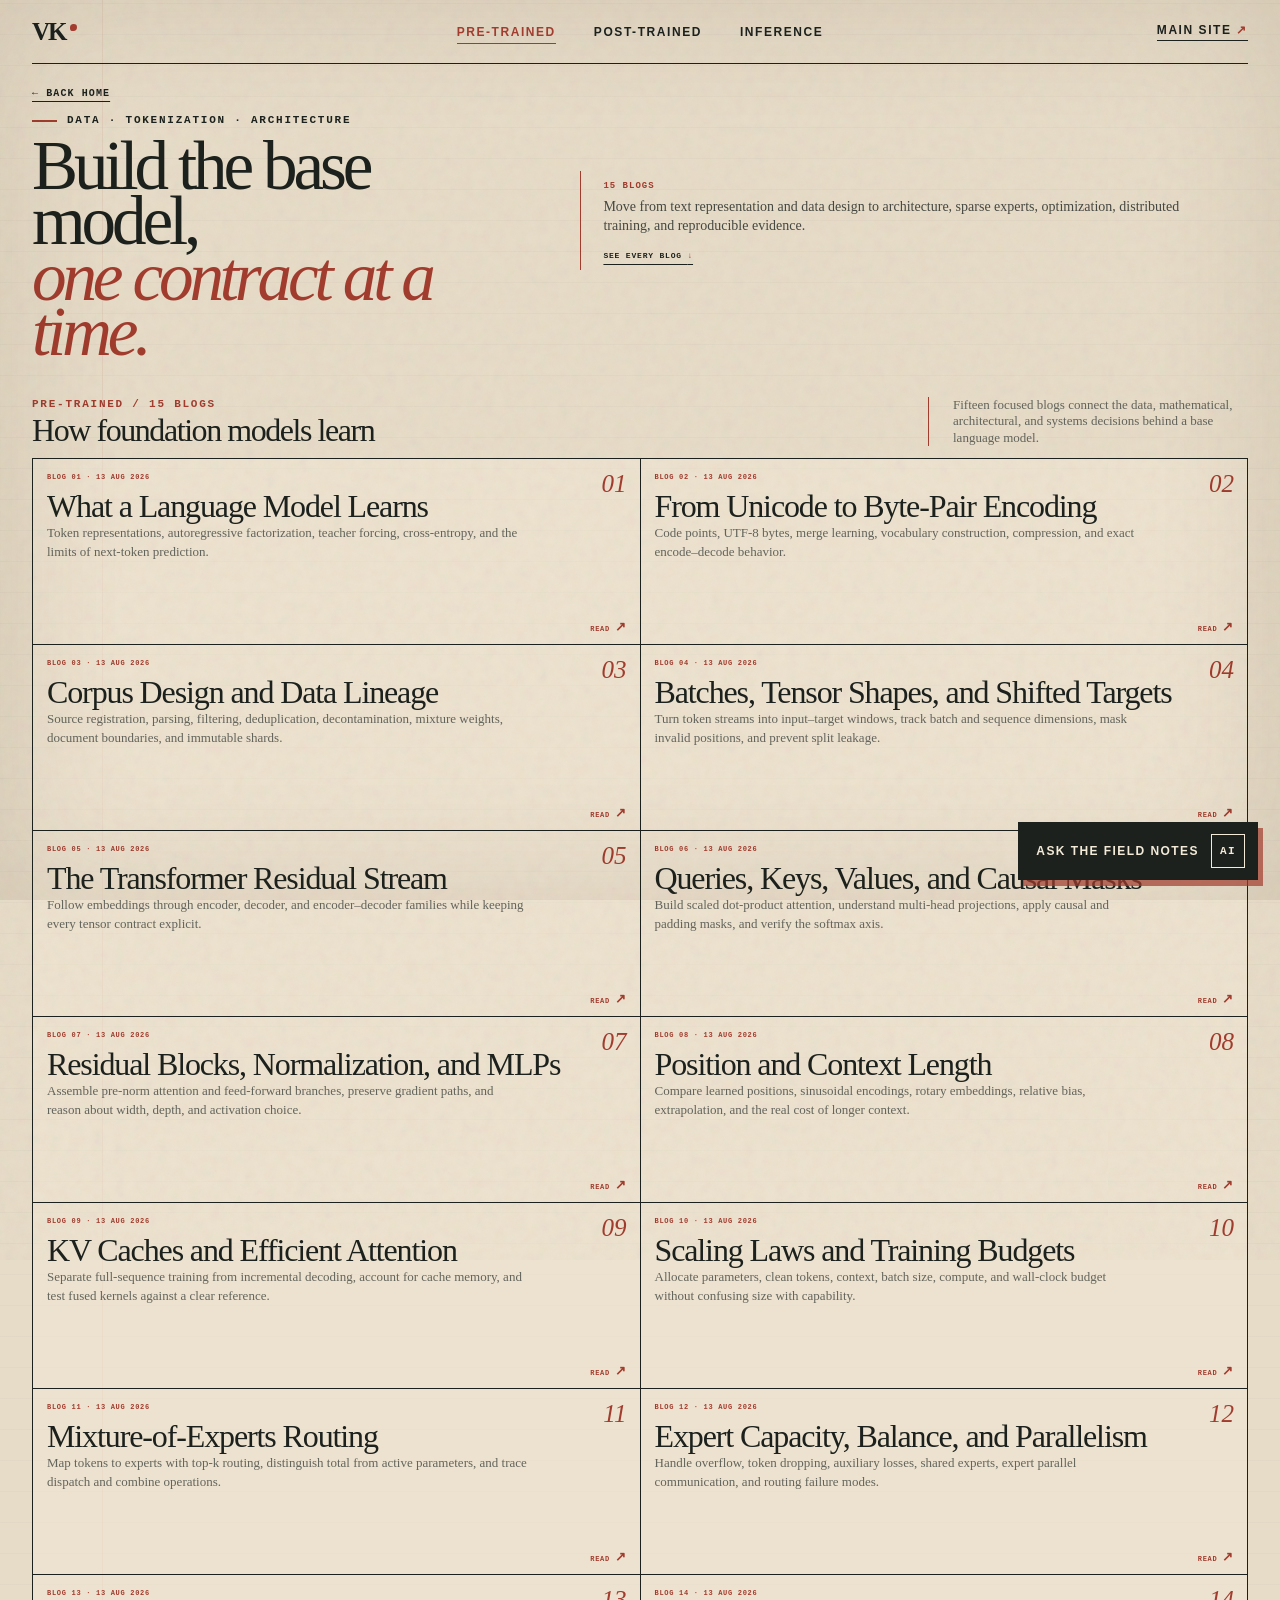
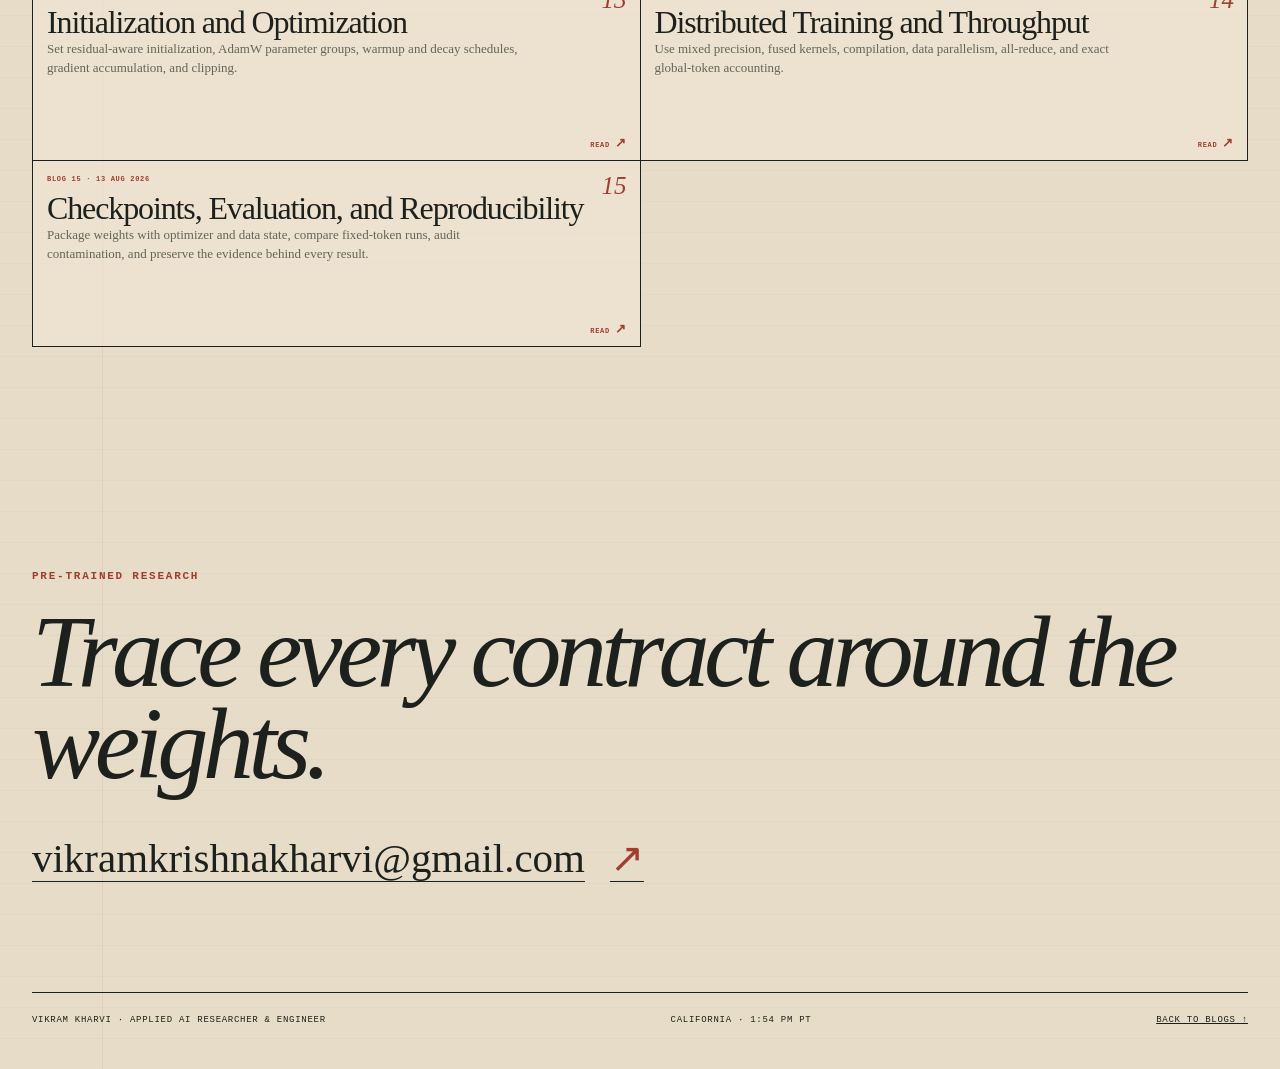
==== index.html @ c4e56cd4 "Rename research chapters to blogs" ====
<!doctype html>
<html lang="en">
<head>
  <meta charset="UTF-8">
  <meta name="viewport" content="width=device-width, initial-scale=1.0">
  <meta name="description" content="Fifteen research blogs on data, tokenization, Transformer architecture, scaling, sparse experts, optimization, distributed training, and reproducible language-model pre-training.">
  <meta name="robots" content="index, follow">
  <meta name="author" content="Vikram Kharvi">
  <link rel="canonical" href="https://pre-trained.artofcyberai.com/">
  <meta name="theme-color" content="#e7dcc8">
  <meta property="og:type" content="website">
  <meta property="og:site_name" content="Pre-trained — Art of Cyber AI">
  <meta property="og:locale" content="en_US">
  <meta property="og:title" content="Pre-training Language Models — Vikram Kharvi">
  <meta property="og:description" content="Fifteen research blogs on data, tokenization, Transformer architecture, scaling, sparse experts, optimization, distributed training, and reproducible language-model pre-training.">
  <meta property="og:url" content="https://pre-trained.artofcyberai.com/">
  <meta property="og:image" content="https://artofcyberai.com/og-image.png">
  <meta property="og:image:width" content="1200">
  <meta property="og:image:height" content="630">
  <meta property="og:image:alt" content="Vikram Kharvi's applied AI research">
  <meta name="twitter:card" content="summary_large_image">
  <meta name="twitter:title" content="Pre-training Language Models — Vikram Kharvi">
  <meta name="twitter:description" content="Fifteen research blogs on data, tokenization, Transformer architecture, scaling, sparse experts, optimization, distributed training, and reproducible language-model pre-training.">
  <meta name="twitter:image" content="https://artofcyberai.com/og-image.png">
  <link rel="alternate" type="application/atom+xml" title="Art of Cyber AI research feed" href="https://artofcyberai.com/feed.xml">
  <script type="application/ld+json">{"@context":"https://schema.org","@type":"Blog","@id":"https://pre-trained.artofcyberai.com/#blog","url":"https://pre-trained.artofcyberai.com/","name":"Pre-training Language Models — Vikram Kharvi","description":"Fifteen research blogs on data, tokenization, Transformer architecture, scaling, sparse experts, optimization, distributed training, and reproducible language-model pre-training.","inLanguage":"en","image":"https://artofcyberai.com/og-image.png","author":{"@type":"Person","name":"Vikram Kharvi","url":"https://artofcyberai.com/"}}</script>
  <title>Pre-training Language Models — Vikram Kharvi</title>
  <link rel="icon" href="favicon.svg" type="image/svg+xml">
  <link rel="stylesheet" href="styles.css?v=lifecycle2">
</head>
<body class="blog-page blog-index-page">
  <a class="skip-link" href="#chapters">Skip to blogs</a>
  <div class="scroll-progress" aria-hidden="true"><span></span></div>
  <div class="paper-grain" aria-hidden="true"></div>

  <nav class="site-nav" aria-label="Primary navigation">
    <a class="monogram" href="https://artofcyberai.com/" aria-label="Art of Cyber AI, home">VK<span class="ink-dot"></span></a>
    <div class="nav-links">
      <a href="https://pre-trained.artofcyberai.com/" aria-current="page">Pre-trained</a>
      <a href="https://trainrl.com/">Post-trained</a>
      <a href="https://inference.artofcyberai.com/">Inference</a>
    </div>
    <a class="nav-site" href="https://artofcyberai.com/">Main site <span aria-hidden="true">&nearr;</span></a>
  </nav>

  <header class="series-hero">
    <p class="margin-code" aria-hidden="true">PRE-TRAINED / 15 BLOGS</p>
    <div class="reveal is-visible">
      <a class="back-link" href="https://artofcyberai.com/">&larr; Back home</a>
      <p class="eyebrow"><span></span> Data &middot; tokenization &middot; architecture</p>
      <h1>Build the base model,<br><em>one contract at a time.</em></h1>
    </div>
    <div class="series-intro reveal is-visible">
      <p class="series-count">15 blogs</p>
      <p>Move from text representation and data design to architecture, sparse experts, optimization, distributed training, and reproducible evidence.</p>
      <a href="#chapters">See every blog <span>&darr;</span></a>
    </div>
  </header>

  <main id="chapters">
    <section class="title-board" aria-labelledby="chapters-title">
      <div class="title-board-heading reveal">
        <div>
          <p class="section-index">Pre-trained / 15 blogs</p>
          <h2 id="chapters-title">How foundation models learn</h2>
        </div>
        <p>Fifteen focused blogs connect the data, mathematical, architectural, and systems decisions behind a base language model.</p>
      </div>

      <ol class="title-list tech-title-list pretraining-chapter-list">
              <li class="title-item is-published reveal"><a href="tech-llm-system-map.html#objective"><div class="issue-number">01</div><div class="issue-copy"><div class="issue-meta"><span>Blog 01 · 13 Aug 2026</span><span>6 min read</span></div><h3>What a Language Model Learns</h3><p>Token representations, autoregressive factorization, teacher forcing, cross-entropy, and the limits of next-token prediction.</p></div><span class="issue-action">Read <b>↗</b></span></a></li>
              <li class="title-item is-published reveal"><a href="tech-tokenization-model-design.html#tokenizer"><div class="issue-number">02</div><div class="issue-copy"><div class="issue-meta"><span>Blog 02 · 13 Aug 2026</span><span>8 min read</span></div><h3>From Unicode to Byte-Pair Encoding</h3><p>Code points, UTF-8 bytes, merge learning, vocabulary construction, compression, and exact encode–decode behavior.</p></div><span class="issue-action">Read <b>↗</b></span></a></li>
              <li class="title-item is-published reveal"><a href="tech-tokenization-model-design.html#corpus"><div class="issue-number">03</div><div class="issue-copy"><div class="issue-meta"><span>Blog 03 · 13 Aug 2026</span><span>7 min read</span></div><h3>Corpus Design and Data Lineage</h3><p>Source registration, parsing, filtering, deduplication, decontamination, mixture weights, document boundaries, and immutable shards.</p></div><span class="issue-action">Read <b>↗</b></span></a></li>
              <li class="title-item is-published reveal"><a href="tech-tokenization-model-design.html#tensors"><div class="issue-number">04</div><div class="issue-copy"><div class="issue-meta"><span>Blog 04 · 13 Aug 2026</span><span>5 min read</span></div><h3>Batches, Tensor Shapes, and Shifted Targets</h3><p>Turn token streams into input–target windows, track batch and sequence dimensions, mask invalid positions, and prevent split leakage.</p></div><span class="issue-action">Read <b>↗</b></span></a></li>
              <li class="title-item is-published reveal"><a href="tech-transformer-architecture.html#stream"><div class="issue-number">05</div><div class="issue-copy"><div class="issue-meta"><span>Blog 05 · 13 Aug 2026</span><span>5 min read</span></div><h3>The Transformer Residual Stream</h3><p>Follow embeddings through encoder, decoder, and encoder–decoder families while keeping every tensor contract explicit.</p></div><span class="issue-action">Read <b>↗</b></span></a></li>
              <li class="title-item is-published reveal"><a href="tech-transformer-architecture.html#attention"><div class="issue-number">06</div><div class="issue-copy"><div class="issue-meta"><span>Blog 06 · 13 Aug 2026</span><span>7 min read</span></div><h3>Queries, Keys, Values, and Causal Masks</h3><p>Build scaled dot-product attention, understand multi-head projections, apply causal and padding masks, and verify the softmax axis.</p></div><span class="issue-action">Read <b>↗</b></span></a></li>
              <li class="title-item is-published reveal"><a href="tech-transformer-architecture.html#block"><div class="issue-number">07</div><div class="issue-copy"><div class="issue-meta"><span>Blog 07 · 13 Aug 2026</span><span>6 min read</span></div><h3>Residual Blocks, Normalization, and MLPs</h3><p>Assemble pre-norm attention and feed-forward branches, preserve gradient paths, and reason about width, depth, and activation choice.</p></div><span class="issue-action">Read <b>↗</b></span></a></li>
              <li class="title-item is-published reveal"><a href="tech-transformer-architecture.html#position"><div class="issue-number">08</div><div class="issue-copy"><div class="issue-meta"><span>Blog 08 · 13 Aug 2026</span><span>6 min read</span></div><h3>Position and Context Length</h3><p>Compare learned positions, sinusoidal encodings, rotary embeddings, relative bias, extrapolation, and the real cost of longer context.</p></div><span class="issue-action">Read <b>↗</b></span></a></li>
              <li class="title-item is-published reveal"><a href="tech-transformer-architecture.html#cache"><div class="issue-number">09</div><div class="issue-copy"><div class="issue-meta"><span>Blog 09 · 13 Aug 2026</span><span>6 min read</span></div><h3>KV Caches and Efficient Attention</h3><p>Separate full-sequence training from incremental decoding, account for cache memory, and test fused kernels against a clear reference.</p></div><span class="issue-action">Read <b>↗</b></span></a></li>
              <li class="title-item is-published reveal"><a href="tech-llm-system-map.html#scale"><div class="issue-number">10</div><div class="issue-copy"><div class="issue-meta"><span>Blog 10 · 13 Aug 2026</span><span>6 min read</span></div><h3>Scaling Laws and Training Budgets</h3><p>Allocate parameters, clean tokens, context, batch size, compute, and wall-clock budget without confusing size with capability.</p></div><span class="issue-action">Read <b>↗</b></span></a></li>
              <li class="title-item is-published reveal"><a href="tech-mixture-of-experts.html#router"><div class="issue-number">11</div><div class="issue-copy"><div class="issue-meta"><span>Blog 11 · 13 Aug 2026</span><span>6 min read</span></div><h3>Mixture-of-Experts Routing</h3><p>Map tokens to experts with top-k routing, distinguish total from active parameters, and trace dispatch and combine operations.</p></div><span class="issue-action">Read <b>↗</b></span></a></li>
              <li class="title-item is-published reveal"><a href="tech-mixture-of-experts.html#capacity"><div class="issue-number">12</div><div class="issue-copy"><div class="issue-meta"><span>Blog 12 · 13 Aug 2026</span><span>8 min read</span></div><h3>Expert Capacity, Balance, and Parallelism</h3><p>Handle overflow, token dropping, auxiliary losses, shared experts, expert parallel communication, and routing failure modes.</p></div><span class="issue-action">Read <b>↗</b></span></a></li>
              <li class="title-item is-published reveal"><a href="tech-tokenization-model-design.html#training"><div class="issue-number">13</div><div class="issue-copy"><div class="issue-meta"><span>Blog 13 · 13 Aug 2026</span><span>7 min read</span></div><h3>Initialization and Optimization</h3><p>Set residual-aware initialization, AdamW parameter groups, warmup and decay schedules, gradient accumulation, and clipping.</p></div><span class="issue-action">Read <b>↗</b></span></a></li>
              <li class="title-item is-published reveal"><a href="tech-tokenization-model-design.html#performance"><div class="issue-number">14</div><div class="issue-copy"><div class="issue-meta"><span>Blog 14 · 13 Aug 2026</span><span>8 min read</span></div><h3>Distributed Training and Throughput</h3><p>Use mixed precision, fused kernels, compilation, data parallelism, all-reduce, and exact global-token accounting.</p></div><span class="issue-action">Read <b>↗</b></span></a></li>
              <li class="title-item is-published reveal"><a href="tech-tokenization-model-design.html#evidence"><div class="issue-number">15</div><div class="issue-copy"><div class="issue-meta"><span>Blog 15 · 13 Aug 2026</span><span>7 min read</span></div><h3>Checkpoints, Evaluation, and Reproducibility</h3><p>Package weights with optimizer and data state, compare fixed-token runs, audit contamination, and preserve the evidence behind every result.</p></div><span class="issue-action">Read <b>↗</b></span></a></li>
            </ol>
    </section>
  </main>

  <footer>
    <div class="footer-main">
      <p class="section-index">Pre-trained research</p>
      <h2>Trace every contract around the weights.</h2>
      <a class="footer-email" href="mailto:vikramkrishnakharvi@gmail.com">vikramkrishnakharvi@gmail.com <span>&nearr;</span></a>
    </div>
    <div class="footer-bottom">
      <p>Vikram Kharvi &middot; Applied AI Researcher &amp; Engineer</p>
      <p>California &middot; <span id="local-time">Pacific time</span></p>
      <a href="#chapters">Back to blogs &uarr;</a>
    </div>
  </footer>

  <script src="script.js?v=lifecycle2"></script>
</body>
</html>
---- styles.css ----
:root {
  --paper: #e7dcc8;
  --paper-light: #f4ead8;
  --paper-deep: #cdbb9f;
  --ink: #1c211d;
  --muted: #63645c;
  --red: #a23c2e;
  --rust: #b45635;
  --green: #31594b;
  --line: rgba(28, 33, 29, 0.22);
  --sans: "Arial Narrow", "Aptos Narrow", "Helvetica Neue", Arial, sans-serif;
  --serif: "Iowan Old Style", "Palatino Linotype", Palatino, Baskerville, Georgia, serif;
  --mono: "Cascadia Mono", "SFMono-Regular", Consolas, monospace;
  --page: min(1240px, calc(100vw - 64px));
}

* { box-sizing: border-box; }
html { scroll-behavior: smooth; }
body {
  margin: 0;
  color: var(--ink);
  background:
    linear-gradient(90deg, transparent 0 8%, rgba(162, 60, 46, 0.08) 8% calc(8% + 1px), transparent calc(8% + 1px)),
    repeating-linear-gradient(0deg, rgba(28, 33, 29, 0.025) 0 1px, transparent 1px 31px),
    var(--paper);
  font-family: var(--sans);
  overflow-x: hidden;
  -webkit-font-smoothing: antialiased;
}

body::before {
  content: "";
  position: fixed;
  inset: 0;
  pointer-events: none;
  z-index: 30;
  box-shadow: inset 0 0 130px rgba(73, 55, 32, 0.12);
}

::selection { background: var(--red); color: var(--paper-light); }
a { color: inherit; }

.paper-grain {
  position: fixed;
  inset: -40%;
  z-index: 29;
  pointer-events: none;
  opacity: 0.22;
  background-image: url("data:image/svg+xml,%3Csvg viewBox='0 0 180 180' xmlns='http://www.w3.org/2000/svg'%3E%3Cfilter id='n'%3E%3CfeTurbulence type='fractalNoise' baseFrequency='.83' numOctaves='4' stitchTiles='stitch'/%3E%3C/filter%3E%3Crect width='100%25' height='100%25' filter='url(%23n)' opacity='.30'/%3E%3C/svg%3E");
  animation: grain 0.22s steps(2) infinite;
  mix-blend-mode: multiply;
}

@keyframes grain {
  0% { transform: translate3d(0, 0, 0); }
  25% { transform: translate3d(2%, -1%, 0); }
  50% { transform: translate3d(-1%, 2%, 0); }
  75% { transform: translate3d(1%, 1%, 0); }
  100% { transform: translate3d(-2%, -1%, 0); }
}

.skip-link {
  position: fixed;
  left: 16px;
  top: -60px;
  z-index: 100;
  padding: 12px 18px;
  background: var(--ink);
  color: var(--paper-light);
  transition: top 0.2s ease;
}
.skip-link:focus { top: 16px; }

.scroll-progress {
  position: fixed;
  top: 0;
  left: 0;
  right: 0;
  height: 3px;
  z-index: 90;
}
.scroll-progress span { display: block; width: 100%; height: 100%; background: var(--red); transform: scaleX(0); transform-origin: left; }

.site-nav {
  width: var(--page);
  height: 78px;
  margin: 0 auto;
  display: grid;
  grid-template-columns: 1fr auto 1fr;
  align-items: center;
  border-bottom: 1px solid var(--ink);
  position: relative;
  z-index: 40;
}
.monogram {
  justify-self: start;
  font-family: var(--serif);
  font-size: 25px;
  font-weight: 700;
  text-decoration: none;
  letter-spacing: -0.08em;
  position: relative;
}
.ink-dot {
  position: absolute;
  width: 7px;
  height: 7px;
  right: -11px;
  top: 6px;
  border-radius: 50% 46% 52% 41%;
  background: var(--red);
}
.nav-links { display: flex; gap: 38px; }
.nav-links a, .nav-resume, .nav-site {
  font-size: 12px;
  text-transform: uppercase;
  letter-spacing: 0.13em;
  font-weight: 700;
  text-decoration: none;
}
.nav-links a { position: relative; }
.nav-links a::after {
  content: "";
  position: absolute;
  left: 0;
  right: 100%;
  bottom: -5px;
  border-bottom: 1px solid var(--red);
  transition: right 0.3s ease;
}
.nav-links a:hover::after, .nav-links a:focus-visible::after { right: 0; }
.nav-links a[aria-current="page"] { color: var(--red); }
.nav-links a[aria-current="page"]::after { right: 0; }
.nav-resume { justify-self: end; border-bottom: 1px solid var(--ink); padding-bottom: 3px; }
.nav-resume span { color: var(--red); }
.nav-site { justify-self: end; border-bottom: 1px solid var(--ink); padding-bottom: 3px; }
.nav-site span { color: var(--red); }

.hero {
  width: var(--page);
  min-height: calc(100vh - 78px);
  margin: 0 auto;
  position: relative;
  display: grid;
  grid-template-columns: minmax(0, 1.05fr) minmax(400px, 0.95fr);
  grid-template-rows: 1fr auto;
  gap: 34px 74px;
  align-items: center;
  padding: 62px 0 52px;
}
.margin-code {
  position: absolute;
  left: -55px;
  top: 50%;
  margin: 0;
  writing-mode: vertical-rl;
  transform: rotate(180deg);
  font: 10px var(--mono);
  letter-spacing: 0.18em;
  color: var(--muted);
}
.eyebrow, .section-index {
  margin: 0 0 24px;
  font: 700 11px/1 var(--mono);
  text-transform: uppercase;
  letter-spacing: 0.16em;
  color: var(--red);
}
.eyebrow { display: flex; align-items: center; gap: 10px; color: var(--ink); }
.eyebrow span { width: 25px; height: 2px; background: var(--red); }
.hero h1 {
  max-width: 760px;
  margin: 0;
  font: 400 clamp(54px, 5.9vw, 94px)/0.93 var(--serif);
  letter-spacing: -0.052em;
}
.hero h1 em { color: var(--red); font-weight: 400; }
.hero-deck {
  max-width: 650px;
  margin: 30px 0 0;
  font: 400 clamp(17px, 1.45vw, 21px)/1.52 var(--serif);
  color: #41443e;
}
.hero-actions { display: flex; gap: 27px; align-items: center; margin-top: 34px; }
.current-work {
  max-width: 650px;
  margin-top: 26px;
  padding: 15px 18px;
  display: grid;
  grid-template-columns: auto 1fr auto;
  gap: 14px;
  align-items: center;
  border: 1px solid var(--line);
  background: rgba(244, 234, 216, 0.44);
  text-decoration: none;
  transition: background 0.25s ease, transform 0.25s ease;
}
.current-work:hover { background: var(--paper-light); transform: translateX(4px); }
.current-work > span { display: flex; align-items: center; gap: 7px; color: var(--red); font: 700 9px var(--mono); text-transform: uppercase; letter-spacing: 0.09em; white-space: nowrap; }
.current-work i, .currently-card i { width: 7px; height: 7px; display: inline-block; background: var(--red); border-radius: 50%; animation: pulseDot 1.8s ease-in-out infinite; }
.current-work strong { font: 400 14px/1.35 var(--serif); }
.current-work b { color: var(--red); }
@keyframes pulseDot { 0%,100% { box-shadow: 0 0 0 0 rgba(162,60,46,.25); } 50% { box-shadow: 0 0 0 6px rgba(162,60,46,0); } }
.button {
  min-height: 50px;
  padding: 0 20px;
  display: inline-flex;
  align-items: center;
  gap: 22px;
  text-decoration: none;
  font-size: 12px;
  text-transform: uppercase;
  letter-spacing: 0.11em;
  font-weight: 700;
  transition: transform 0.25s ease, background 0.25s ease;
}
.button-primary { background: var(--ink); color: var(--paper-light); }
.button-primary:hover { transform: translateY(-3px) rotate(-0.5deg); background: var(--red); }
.text-link { font-size: 13px; font-weight: 700; text-underline-offset: 5px; }
.text-link span { color: var(--red); }

.hero-visual { position: relative; transform: translateY(var(--parallax-y, 0)); will-change: transform; }
.diagram-paper {
  width: min(100%, 540px);
  margin-left: auto;
  padding: 22px 22px 15px;
  position: relative;
  background:
    repeating-linear-gradient(0deg, transparent 0 23px, rgba(49, 89, 75, 0.12) 23px 24px),
    #f2ead9;
  box-shadow: 3px 5px 0 rgba(28,33,29,0.18), 16px 20px 34px rgba(52,40,24,0.14);
  transform: rotate(1.7deg);
}
.diagram-paper::after {
  content: "";
  position: absolute;
  inset: 0;
  border: 1px solid rgba(28,33,29,0.38);
  transform: rotate(-0.6deg);
  pointer-events: none;
}
.diagram-label { margin: 0; font: 700 10px var(--mono); letter-spacing: 0.12em; }
.diagram-paper svg { width: 100%; color: var(--ink); overflow: visible; }
.diagram-paper circle, .orbit, .arrow-path, .scribble { fill: none; stroke: currentColor; stroke-width: 2; vector-effect: non-scaling-stroke; }
.diagram-paper .orbit { opacity: 0.22; stroke-dasharray: 7 5; }
.diagram-paper .orbit-two { stroke: var(--red); stroke-dasharray: 2 5; }
.arrow-path { stroke-width: 1.3; }
.scribble { stroke: var(--red); stroke-width: 3; }
.diagram-paper text { font: 700 10px var(--mono); letter-spacing: 0.04em; }
.diagram-paper .center-text { font-size: 12px; fill: var(--red); }
.diagram-note { margin: -20px 0 0 auto; width: max-content; font: italic 15px/1.2 var(--serif); color: var(--red); transform: rotate(-4deg); }
.tape { position: absolute; width: 112px; height: 28px; background: rgba(199, 180, 137, 0.52); z-index: 2; backdrop-filter: blur(1px); }
.tape-top { right: 19%; top: -11px; transform: rotate(-4deg); }
.tape-bottom { left: 13%; bottom: -9px; transform: rotate(4deg); }

.hero-metrics { grid-column: 1 / -1; display: flex; gap: 0; border-top: 1px solid var(--ink); border-bottom: 1px solid var(--ink); }
.hero-metrics div { flex: 0 1 220px; display: flex; gap: 12px; align-items: center; padding: 15px 26px 15px 0; margin-right: 26px; border-right: 1px solid var(--line); }
.hero-metrics strong { font: italic 34px/1 var(--serif); color: var(--red); }
.hero-metrics span { font: 700 10px/1.25 var(--mono); text-transform: uppercase; letter-spacing: 0.08em; }
.scroll-cue { position: absolute; right: 0; bottom: 5px; display: flex; gap: 10px; align-items: center; text-decoration: none; font: 10px var(--mono); text-transform: uppercase; letter-spacing: 0.1em; }
.scroll-cue i { display: block; width: 1px; height: 34px; background: var(--ink); animation: scrollCue 1.8s ease-in-out infinite; transform-origin: top; }
@keyframes scrollCue { 0%,100% { transform: scaleY(0.25); } 50% { transform: scaleY(1); } }

main { overflow: clip; }
.manifesto {
  margin-top: 100px;
  min-height: 720px;
  padding: 130px max(32px, calc((100vw - 1240px)/2));
  position: relative;
  display: grid;
  grid-template-columns: 180px 1fr 180px;
  gap: 45px;
  align-items: center;
  background: var(--ink);
  color: var(--paper-light);
  transform: rotate(-1deg) scale(1.03);
}
.manifesto > * { transform: rotate(1deg); }
.manifesto .section-index { align-self: start; margin-top: 55px; }
.manifesto-copy { max-width: 760px; }
.quote-mark { width: 60px; fill: var(--red); margin-bottom: 22px; }
.manifesto h2 { margin: 0; font: italic 400 clamp(48px, 6vw, 90px)/0.98 var(--serif); letter-spacing: -0.04em; }
.manifesto-copy p { max-width: 650px; margin: 38px 0 0 80px; font: 18px/1.55 var(--serif); color: #c8c2b6; }
.side-note { align-self: end; margin-bottom: 60px; font: italic 17px/1.4 var(--serif); color: #c8c2b6; transform: rotate(5deg); }
.side-note span { color: var(--red); }

.notes, .work { width: var(--page); margin: 0 auto; padding: 150px 0; }
.section-heading { display: grid; grid-template-columns: 1fr 380px; gap: 70px; align-items: end; margin-bottom: 75px; }
.section-heading h2, .work-intro h2, .about h2 { margin: 0; font: 400 clamp(48px, 5.2vw, 76px)/0.98 var(--serif); letter-spacing: -0.042em; }
.section-heading > p { margin: 0; padding-left: 24px; border-left: 1px solid var(--red); font: 16px/1.55 var(--serif); color: var(--muted); }

.note-grid { display: grid; grid-template-columns: 1.08fr 0.92fr; border-top: 1px solid var(--ink); border-bottom: 1px solid var(--ink); }
.note-card { min-height: 560px; border-right: 1px solid var(--ink); position: relative; overflow: hidden; transition: background 0.35s ease; }
.note-card:last-child { border-right: 0; }
.note-card a { height: 100%; padding: 28px; display: flex; flex-direction: column; color: inherit; text-decoration: none; }
.note-card:hover { background: rgba(244, 237, 223, 0.56); }
.note-card:hover .read-link b { transform: translate(4px, -4px); }
.note-meta { display: flex; justify-content: space-between; gap: 15px; font: 10px var(--mono); letter-spacing: 0.09em; text-transform: uppercase; }
.note-meta span { color: var(--red); font-weight: 700; }
.note-card h3 { margin: auto 0 18px; max-width: 330px; font: 400 38px/1.04 var(--serif); letter-spacing: -0.035em; }
.note-card > a > p { margin: 0 0 30px; color: var(--muted); font: 15px/1.5 var(--serif); }
.read-link { padding-top: 17px; border-top: 1px solid var(--line); display: flex; justify-content: space-between; font: 700 11px var(--mono); text-transform: uppercase; letter-spacing: 0.11em; }
.read-link b { color: var(--red); font-size: 18px; transition: transform 0.25s ease; }
.note-focus { padding: 40px 46px; display: flex; flex-direction: column; justify-content: center; }
.note-focus > p { display: flex; align-items: center; gap: 10px; margin: 0 0 38px; color: var(--red); font: 700 9px var(--mono); text-transform: uppercase; letter-spacing: .11em; }
.note-focus > p i { width: 7px; height: 7px; background: var(--red); border-radius: 50%; animation: pulseDot 1.8s ease-in-out infinite; }
.note-focus h3 { max-width: 470px; margin: 0 0 35px; font: 400 42px/1.05 var(--serif); letter-spacing: -.035em; }
.note-focus ul { margin: 0 0 35px; padding: 0; list-style: none; border-top: 1px solid var(--ink); }
.note-focus li { padding: 13px 0; display: flex; gap: 17px; border-bottom: 1px solid var(--line); font: 15px/1.4 var(--serif); }
.note-focus li span { color: var(--red); font: 9px var(--mono); }
.note-focus > a { align-self: flex-start; font: 700 10px var(--mono); text-transform: uppercase; letter-spacing: .1em; text-underline-offset: 6px; }
.note-focus > a b { color: var(--red); }
.note-sketch { height: 210px; margin: 38px 0 10px; position: relative; }
.scale-beam { position: absolute; left: 20%; top: 48%; width: 60%; height: 2px; background: var(--ink); transform: rotate(-7deg); }
.scale-beam::before { content: ""; position: absolute; width: 9px; height: 9px; border: 2px solid var(--ink); border-radius: 50%; left: 50%; top: -5px; background: var(--paper); }
.scale-base { position: absolute; left: 49.5%; top: 50%; width: 2px; height: 33%; background: var(--ink); }
.scale-base::after { content: ""; position: absolute; width: 70px; height: 2px; background: var(--ink); left: -34px; bottom: 0; transform: rotate(2deg); }
.scale-left, .scale-right { position: absolute; width: 85px; height: 40px; border: 2px solid var(--red); border-top: 0; border-radius: 0 0 50% 50%; }
.scale-left { left: 15%; top: 50%; }
.scale-right { right: 14%; top: 37%; }
.note-sketch small { position: absolute; bottom: 16px; font: italic 13px var(--serif); color: var(--red); }
.note-sketch small:first-of-type { left: 13%; }
.note-sketch small:last-of-type { right: 13%; }

.article-strip { width: var(--page); margin: -70px auto 0; padding-bottom: 130px; }
.field-note { scroll-margin-top: 24px; display: grid; grid-template-columns: 250px 1fr; gap: 45px; padding: 54px 0; border-top: 1px solid var(--ink); }
.field-note:last-child { border-bottom: 1px solid var(--ink); }
.article-kicker { font: 700 11px var(--mono); text-transform: uppercase; letter-spacing: 0.12em; color: var(--red); }
.article-kicker span { display: inline-grid; place-items: center; width: 32px; height: 32px; margin-right: 12px; border: 1px solid var(--red); border-radius: 50%; }
.field-note h3 { margin: 0 0 20px; font: 400 36px/1.05 var(--serif); }
.field-note p { max-width: 780px; margin: 0; font: 17px/1.65 var(--serif); color: #4b4d47; }

.work { display: grid; grid-template-columns: 340px 1fr; gap: 110px; padding-top: 70px; }
.work-intro { position: sticky; top: 80px; align-self: start; }
.work-intro h2 { font-size: 57px; }
.work-intro > p:last-child { margin: 30px 0 0; font: 16px/1.5 var(--serif); color: var(--muted); }
.timeline { position: relative; }
.timeline::before { content: ""; position: absolute; left: 122px; top: 13px; bottom: 0; width: 1px; background: var(--line); }
.timeline-item { display: grid; grid-template-columns: 95px 16px 1fr; gap: 20px; padding-bottom: 88px; }
.timeline-date { padding-top: 5px; font: 10px var(--mono); letter-spacing: 0.07em; color: var(--red); }
.timeline-marker { display: flex; justify-content: center; padding-top: 6px; position: relative; z-index: 1; }
.timeline-marker span { width: 9px; height: 9px; border-radius: 50%; background: var(--paper); border: 2px solid var(--red); box-shadow: 0 0 0 6px var(--paper); }
.timeline-item:first-child .timeline-marker span { background: var(--red); animation: pulse 2.2s ease-out infinite; }
@keyframes pulse { 0%,100% { box-shadow: 0 0 0 6px var(--paper); } 50% { box-shadow: 0 0 0 11px rgba(162,60,46,0.12); } }
.role-heading { display: flex; justify-content: space-between; gap: 24px; align-items: baseline; border-bottom: 1px solid var(--ink); padding-bottom: 13px; }
.role-heading h3 { margin: 0; font: 400 29px/1.1 var(--serif); }
.role-heading p { margin: 0; font: 700 10px var(--mono); text-transform: uppercase; letter-spacing: 0.1em; color: var(--red); text-align: right; }
.timeline-copy > p { margin: 20px 0; font: 16px/1.55 var(--serif); color: var(--muted); }
.tag-row { display: flex; flex-wrap: wrap; gap: 8px; }
.tag-row span { padding: 7px 10px 6px; border: 1px solid var(--line); border-radius: 20px; font: 9px var(--mono); text-transform: uppercase; letter-spacing: 0.08em; }

.about { padding-top: 130px; }
.about-paper { width: min(1350px, calc(100vw - 32px)); margin: 0 auto; padding: 95px max(32px, calc((100% - 1176px)/2)); background: var(--paper-light); border: 1px solid var(--ink); box-shadow: 12px 15px 0 var(--ink); transform: rotate(0.35deg); }
.about-grid { display: grid; grid-template-columns: 1fr 0.8fr; gap: 80px; align-items: start; }
.about-grid h2 { transform: rotate(-0.35deg); }
.about-copy { padding-top: 8px; }
.about-copy p { margin: 0 0 22px; font: 18px/1.65 var(--serif); color: #4a4c46; }
.credential-row { display: grid; grid-template-columns: repeat(3, 1fr); gap: 0; margin-top: 70px; border-top: 1px solid var(--ink); border-bottom: 1px solid var(--ink); }
.credential-row div { padding: 25px 24px 22px 0; margin-right: 24px; border-right: 1px solid var(--line); display: flex; flex-direction: column; }
.credential-row div:last-child { border-right: 0; }
.credential-row span { margin-bottom: 13px; color: var(--red); font: 700 9px var(--mono); text-transform: uppercase; letter-spacing: 0.12em; }
.credential-row strong { font: 400 21px/1.2 var(--serif); }
.credential-row small { margin-top: 6px; font: 9px/1.4 var(--mono); color: var(--muted); text-transform: uppercase; }
.skills-marquee { margin: 100px 0 0; padding: 18px 0; background: var(--red); color: var(--paper-light); overflow: hidden; transform: rotate(-1deg) scale(1.02); }
.skills-marquee div { display: flex; align-items: center; width: max-content; animation: marquee 30s linear infinite; }
.skills-marquee span { padding: 0 26px; font: 700 12px var(--mono); letter-spacing: 0.12em; }
.skills-marquee i { font: normal 13px var(--serif); }
@keyframes marquee { to { transform: translateX(-50%); } }

footer { width: var(--page); margin: 0 auto; padding: 160px 0 45px; }
.footer-main { padding-bottom: 110px; }
.footer-main h2 { margin: 0 0 45px; font: italic 400 clamp(56px, 8vw, 118px)/0.9 var(--serif); letter-spacing: -0.055em; }
.footer-email { display: inline-flex; gap: 25px; align-items: center; font: 400 clamp(22px, 3.2vw, 46px)/1.15 var(--serif); text-decoration-thickness: 1px; text-underline-offset: 9px; }
.footer-email span { color: var(--red); transition: transform 0.25s ease; }
.footer-email:hover span { transform: translate(5px, -5px); }
.footer-bottom { padding-top: 22px; border-top: 1px solid var(--ink); display: flex; justify-content: space-between; gap: 30px; font: 9px var(--mono); text-transform: uppercase; letter-spacing: 0.08em; }
.footer-bottom p { margin: 0; }

/* Dedicated research journal */
.blog-page { background-position: 0 0; }
.blog-hero {
  width: var(--page);
  min-height: calc(100vh - 78px);
  margin: 0 auto;
  padding: 70px 0 100px;
  display: grid;
  grid-template-columns: minmax(0, 1.08fr) minmax(440px, .92fr);
  gap: 70px;
  align-items: center;
}
.back-link { display: inline-block; margin-bottom: 58px; font: 700 10px var(--mono); text-transform: uppercase; letter-spacing: .11em; text-underline-offset: 5px; }
.blog-hero h1 { max-width: 780px; margin: 0; font: 400 clamp(58px, 6vw, 92px)/.94 var(--serif); letter-spacing: -.052em; }
.blog-hero h1 em { color: var(--red); font-weight: 400; }
.blog-deck { max-width: 690px; margin: 30px 0; font: 19px/1.58 var(--serif); color: #444640; }
.article-meta { display: flex; flex-wrap: wrap; gap: 0; border-top: 1px solid var(--ink); border-bottom: 1px solid var(--ink); }
.article-meta span { padding: 12px 18px 11px 0; margin-right: 18px; border-right: 1px solid var(--line); color: var(--muted); font: 700 9px var(--mono); text-transform: uppercase; letter-spacing: .1em; }
.medium-reference { padding: 12px 0 11px; color: var(--red); font: 700 9px var(--mono); text-transform: uppercase; letter-spacing: .1em; text-decoration: none; }
.medium-reference:hover { text-decoration: underline; text-underline-offset: 4px; }
.rl-visual { transform: translateY(var(--parallax-y, 0)); }

.blog-main { overflow: visible; }
.blog-article { width: min(1020px, calc(100vw - 64px)); margin: 0 auto; padding: 135px 0 40px; }
.article-lede { max-width: 850px; margin: 0 auto 100px; font: 29px/1.48 var(--serif); }
.article-lede span { color: var(--red); font-style: italic; }
.article-rule { display: flex; align-items: center; gap: 18px; margin-bottom: 100px; color: var(--red); font: 700 9px var(--mono); letter-spacing: .12em; }
.article-rule i { flex: 1; height: 1px; background: var(--ink); }
.article-section { display: grid; grid-template-columns: 175px 1fr; gap: 70px; padding: 10px 0 120px; }
.article-section aside { padding-top: 8px; color: var(--red); font: 700 9px var(--mono); text-transform: uppercase; letter-spacing: .11em; }
.article-section aside span { width: 38px; height: 38px; display: grid; place-items: center; margin-bottom: 12px; border: 1px solid var(--red); border-radius: 50%; }
.article-section aside p { margin: 0; }
.article-section h2 { max-width: 700px; margin: 0 0 35px; font: 400 52px/1.02 var(--serif); letter-spacing: -.04em; }
.article-section > div > p { margin: 0 0 25px; font: 19px/1.72 var(--serif); color: #444640; }
.article-section blockquote { margin: 55px 0 20px; padding: 0 0 0 35px; border-left: 3px solid var(--red); font: italic 35px/1.2 var(--serif); color: var(--red); }
.article-close { padding-bottom: 160px; }
.article-close .button { margin-top: 25px; }

/* Series archive */
.series-hero {
  width: var(--page);
  min-height: 670px;
  margin: 0 auto;
  padding: 75px 0 100px;
  position: relative;
  display: grid;
  grid-template-columns: 1.15fr .65fr;
  gap: 100px;
  align-items: end;
}
.series-hero .margin-code { left: -55px; top: 45%; }
.series-hero h1 { margin: 0; font: 400 clamp(76px, 9vw, 138px)/.82 var(--serif); letter-spacing: -.06em; }
.series-hero h1 em { color: var(--red); font-weight: 400; }
.series-intro { max-width: 460px; padding: 30px 0 8px 30px; border-left: 1px solid var(--red); }
.series-count { margin: 0 0 28px; color: var(--red); font: 700 9px var(--mono); text-transform: uppercase; letter-spacing: .11em; }
.series-intro > p:not(.series-count) { margin: 0 0 35px; font: 20px/1.6 var(--serif); color: #464842; }
.series-intro a { font: 700 10px var(--mono); text-transform: uppercase; letter-spacing: .1em; text-underline-offset: 6px; }
.series-intro a span { color: var(--red); }
.title-board { width: var(--page); margin: 0 auto; padding: 130px 0; }
.title-board-heading { margin-bottom: 75px; display: grid; grid-template-columns: 1fr 360px; gap: 70px; align-items: end; }
.title-board-heading h2 { margin: 0; font: 400 clamp(52px, 5.5vw, 82px)/.96 var(--serif); letter-spacing: -.045em; }
.title-board-heading > p { margin: 0; padding-left: 24px; border-left: 1px solid var(--red); font: 17px/1.55 var(--serif); color: var(--muted); }
.title-list { margin: 0; padding: 0; list-style: none; border-top: 1px solid var(--ink); }
.title-item { border-bottom: 1px solid var(--ink); }
.title-item > a, .title-item > div { min-height: 255px; padding: 32px 22px 32px 0; display: grid; grid-template-columns: 90px 1fr 110px; gap: 30px; align-items: start; text-decoration: none; transition: background .28s ease, padding-left .28s ease; }
.title-item > a:hover { padding-left: 20px; background: var(--paper-light); }
.title-item.is-published { background: rgba(244,234,216,.5); }
.issue-number { color: var(--red); font: italic 44px/1 var(--serif); }
.issue-meta { margin-bottom: 34px; display: flex; gap: 22px; color: var(--red); font: 700 9px var(--mono); text-transform: uppercase; letter-spacing: .1em; }
.issue-meta span + span { color: var(--muted); }
.issue-copy h3 { max-width: 890px; margin: 0 0 18px; font: 400 clamp(31px, 3vw, 47px)/1.04 var(--serif); letter-spacing: -.035em; }
.issue-copy > p { max-width: 720px; margin: 0; font: 16px/1.5 var(--serif); color: var(--muted); }
.issue-action, .issue-status { justify-self: end; color: var(--red); font: 700 9px var(--mono); text-transform: uppercase; letter-spacing: .1em; }
.issue-action b { font-size: 18px; }
.issue-status { color: var(--muted); }
.title-item:not(.is-published) .issue-copy h3 { color: #383b36; }
.series-method { width: var(--page); margin: 0 auto; padding: 110px 0 150px; }
.method-grid { display: grid; grid-template-columns: repeat(3,1fr); border-top: 1px solid var(--ink); border-left: 1px solid var(--ink); }
.method-grid > div { min-height: 260px; padding: 30px; display: flex; flex-direction: column; border-right: 1px solid var(--ink); border-bottom: 1px solid var(--ink); }
.method-grid span { color: var(--red); font: 700 9px var(--mono); }
.method-grid strong { margin-top: auto; font: 400 35px var(--serif); }
.method-grid p { margin: 14px 0 0; font: 15px/1.5 var(--serif); color: var(--muted); }
.first-issue { width: min(1350px, calc(100vw - 32px)); margin: 0 auto 100px; padding: 100px max(32px, calc((100% - 1176px)/2)); position: relative; background: var(--ink); color: var(--paper-light); transform: rotate(-.5deg); }
.first-issue h2 { max-width: 850px; margin: 0 0 30px; font: italic 400 clamp(58px,7vw,102px)/.92 var(--serif); letter-spacing: -.05em; }
.first-issue > p:not(.section-index) { max-width: 620px; margin: 0 0 38px; font: 18px/1.55 var(--serif); color: #c8c2b6; }
.first-issue .button-primary { background: var(--paper-light); color: var(--ink); }

/* Compact title-first index */
.blog-index-page .site-nav { height: 64px; }
.blog-index-page .series-hero { min-height: 145px; padding: 18px 0 20px; grid-template-columns: .85fr 1.15fr; gap: 55px; align-items: center; }
.blog-index-page .series-hero .margin-code { display: none; }
.blog-index-page .series-hero .back-link { margin: 0 0 16px; }
.blog-index-page .series-hero .eyebrow { margin-bottom: 12px; }
.blog-index-page .series-hero h1 { font-size: clamp(52px,5.4vw,72px); line-height: .8; }
.blog-index-page .series-intro { max-width: 620px; padding: 10px 0 8px 22px; }
.blog-index-page .series-count { margin-bottom: 7px; }
.blog-index-page .series-intro > p:not(.series-count) { margin-bottom: 9px; font-size: 14px; line-height: 1.35; }
.blog-index-page .series-intro a { font-size: 8px; }
.blog-index-page .title-board { padding: 18px 0 64px; }
.blog-index-page .title-board-heading { margin-bottom: 12px; grid-template-columns: 1fr 320px; gap: 35px; }
.blog-index-page .title-board-heading .section-index { margin-bottom: 5px; }
.blog-index-page .title-board-heading h2 { font-size: 32px; }
.blog-index-page .title-board-heading > p { font-size: 13px; line-height: 1.25; }
.blog-index-page .title-list { display: grid; grid-template-columns: repeat(3,1fr); border-left: 1px solid var(--ink); }
.blog-index-page .title-item { border-right: 1px solid var(--ink); }
.blog-index-page .title-item > a { min-height: 120px; padding: 14px 40px 13px 14px; position: relative; display: block; }
.blog-index-page .title-item > a:hover { padding-left: 14px; background: var(--paper-light); }
.blog-index-page .issue-number { position: absolute; top: 12px; right: 13px; font-size: 25px; }
.blog-index-page .issue-meta { margin-bottom: 9px; font-size: 7px; line-height: 1.2; }
.blog-index-page .issue-meta span + span { display: none; }
.blog-index-page .issue-copy h3 { margin: 0; font-size: clamp(18px,1.65vw,23px); line-height: 1.02; }
.blog-index-page .issue-copy > p { display: none; }
.blog-index-page .tech-board { padding-top: 42px; border-top: 1px solid var(--ink); }
.blog-index-page .tech-title-list { grid-template-columns: repeat(2,1fr); }
.blog-index-page .series-feature-list { grid-template-columns: 1fr; }
.blog-index-page .tech-title-list .title-item > a { min-height: 185px; }
.blog-index-page .tech-title-list .issue-copy h3 { font-size: clamp(25px,2.5vw,36px); }
.blog-index-page .tech-title-list .issue-copy > p { display: block; max-width: 480px; font-size: 13px; }
.reading-heading { margin: 42px 0 16px; display: flex; align-items: end; justify-content: space-between; gap: 32px; }
.reading-heading .section-index { margin: 0; }
.reading-heading h3 { margin: 0; font: italic 32px/1 var(--serif); }
.reading-grid { display: grid; grid-template-columns: repeat(3,1fr); border-top: 1px solid var(--ink); border-left: 1px solid var(--ink); }
.reading-card { min-height: 190px; padding: 22px; display: flex; flex-direction: column; border-right: 1px solid var(--ink); border-bottom: 1px solid var(--ink); color: inherit; text-decoration: none; transition: background .25s ease; }
.reading-card:hover { background: var(--paper-light); }
.reading-card span { color: var(--red); font: 700 8px var(--mono); text-transform: uppercase; letter-spacing: .1em; }
.reading-card h3 { margin: 28px 0 10px; font: 400 28px/1 var(--serif); }
.reading-card p { margin: 0 0 22px; color: var(--muted); font: 14px/1.45 var(--serif); }
.reading-card b { margin-top: auto; color: var(--red); font: 700 8px var(--mono); text-transform: uppercase; letter-spacing: .1em; }
.source-note { margin: 52px 0; padding: 28px 30px; border: 1px solid var(--ink); background: var(--paper-light); box-shadow: 6px 7px 0 var(--ink); }
.source-note span { display: block; margin-bottom: 12px; color: var(--red); font: 700 9px var(--mono); text-transform: uppercase; letter-spacing: .1em; }
.source-note a { font: 400 24px/1.2 var(--serif); text-underline-offset: 5px; }
.source-note p { margin: 14px 0 0; color: var(--muted); font: 14px/1.5 var(--serif); }
.chapter-article { width: min(1120px, calc(100vw - 64px)); }
.chapter-article section[id] { scroll-margin-top: 34px; }
.chapter-page-nav { display: flex; justify-content: space-between; gap: 16px; padding: 28px 0 120px; border-top: 1px solid rgba(31,35,32,.26); }
.chapter-page-nav .button:last-child { margin-left: auto; }
.chapter-credit { margin: 0 0 54px 245px; padding: 25px 28px 23px; border-left: 3px solid var(--red); background: rgba(244,237,223,.72); }
.chapter-credit > span { display: block; margin-bottom: 12px; color: var(--red); font: 700 9px var(--mono); text-transform: uppercase; letter-spacing: .11em; }
.chapter-credit p { max-width: 760px; margin: 0; color: var(--muted); font: 16px/1.6 var(--serif); }
.chapter-credit p a { color: var(--ink); font-weight: 700; text-underline-offset: 4px; }
.chapter-credit ul { margin: 18px 0 0; padding: 15px 0 0; display: flex; flex-wrap: wrap; gap: 9px 22px; border-top: 1px solid var(--line); list-style: none; }
.chapter-credit li { margin: 0; }
.chapter-credit li a { color: var(--red); font: 700 9px/1.4 var(--mono); text-transform: uppercase; letter-spacing: .06em; text-underline-offset: 4px; }
.chapter-toc { margin: 0 0 110px 245px; padding: 28px; border: 1px solid var(--ink); background: var(--paper-light); box-shadow: 7px 8px 0 var(--ink); }
.chapter-toc > span { display: block; margin-bottom: 20px; color: var(--red); font: 700 9px var(--mono); text-transform: uppercase; letter-spacing: .11em; }
.chapter-toc ol { margin: 0; padding: 0; display: grid; grid-template-columns: repeat(4,1fr); list-style: none; counter-reset: toc; border-top: 1px solid var(--line); border-left: 1px solid var(--line); }
.chapter-toc li { counter-increment: toc; }
.chapter-toc a { min-height: 64px; padding: 14px; display: flex; gap: 9px; border-right: 1px solid var(--line); border-bottom: 1px solid var(--line); color: inherit; font: 700 10px/1.3 var(--mono); text-decoration: none; }
.chapter-toc a::before { content: "0" counter(toc); color: var(--red); }
.chapter-toc a:hover { background: var(--paper); }
.equation { margin: 34px 0; padding: 24px 27px; border-left: 3px solid var(--red); background: rgba(244,237,223,.72); }
.equation > span { display: block; margin-bottom: 14px; color: var(--red); font: 700 9px var(--mono); text-transform: uppercase; letter-spacing: .1em; }
.equation > code { display: block; color: var(--ink); font: 600 17px/1.55 var(--mono); overflow-wrap: anywhere; }
.equation > p { margin: 13px 0 0; color: var(--muted); font: 14px/1.5 var(--serif); }
.tech-code { margin: 38px 0; padding: 25px 27px; overflow-x: auto; border: 1px solid var(--ink); background: var(--ink); color: #ece2d0; box-shadow: 6px 7px 0 var(--red); }
.tech-code code { color: inherit; font: 13px/1.75 var(--mono); white-space: pre; }
.schema-table { margin: 40px 0; border-top: 1px solid var(--ink); border-left: 1px solid var(--ink); }
.schema-table > div { display: grid; grid-template-columns: minmax(190px,.75fr) 1.5fr; }
.schema-table strong, .schema-table code, .schema-table p { margin: 0; padding: 15px 17px; border-right: 1px solid var(--ink); border-bottom: 1px solid var(--ink); }
.schema-table strong { color: var(--red); font: 700 9px var(--mono); text-transform: uppercase; letter-spacing: .08em; }
.schema-table code { color: var(--red); font: 12px/1.5 var(--mono); overflow-wrap: anywhere; }
.schema-table p { color: var(--muted); font: 15px/1.45 var(--serif); }
.chapter-flow { margin: 38px 0; padding: 22px; display: flex; flex-wrap: wrap; align-items: center; justify-content: center; gap: 12px; border: 1px solid var(--ink); background: var(--paper-light); }
.chapter-flow span { padding: 9px 12px; border: 1px solid var(--line); font: 700 9px var(--mono); text-transform: uppercase; letter-spacing: .08em; }
.chapter-flow i { color: var(--red); font: 400 19px var(--serif); }
.chapter-sources { margin: 55px 0 38px; padding: 28px 30px; border-top: 1px solid var(--ink); border-bottom: 1px solid var(--ink); background: rgba(244,237,223,.65); }
.chapter-sources > span { display: block; margin-bottom: 18px; color: var(--red); font: 700 9px var(--mono); text-transform: uppercase; letter-spacing: .1em; }
.chapter-sources ul { margin: 0; padding: 0; list-style: none; }
.chapter-sources li { padding: 10px 0; border-top: 1px solid var(--line); }
.chapter-sources a { font: 16px/1.4 var(--serif); text-underline-offset: 4px; }
.redirect-note { width: min(760px,calc(100vw - 40px)); min-height: 100vh; margin: 0 auto; display: flex; flex-direction: column; justify-content: center; align-items: flex-start; }
.redirect-note h1 { max-width: 700px; margin: 0 0 35px; font: 400 clamp(48px,7vw,82px)/.96 var(--serif); letter-spacing: -.045em; }
.chapter-sketch { margin: 0 0 115px 245px; position: relative; border: 1px solid var(--ink); background: repeating-linear-gradient(0deg,transparent 0 27px,rgba(49,89,75,.08) 27px 28px),var(--paper-light); box-shadow: 8px 10px 0 rgba(28,33,29,.6); transform: rotate(-.25deg); }
.chapter-sketch::before { content: ""; width: 118px; height: 28px; position: absolute; top: -14px; left: calc(50% - 59px); z-index: 2; background: rgba(204,187,149,.58); transform: rotate(1.5deg); }
.chapter-sketch svg { width: 100%; height: auto; display: block; overflow: visible; }
.chapter-sketch figcaption { margin: 0; padding: 17px 22px; display: flex; gap: 15px; border-top: 1px solid var(--ink); color: var(--muted); font: 14px/1.45 var(--serif); }
.chapter-sketch figcaption span { flex: 0 0 auto; color: var(--red); font: 700 9px/1.8 var(--mono); text-transform: uppercase; letter-spacing: .1em; }
.sketch-box { fill: var(--paper-light); stroke: var(--ink); stroke-width: 2; }
.sketch-stack { fill: rgba(162,60,46,.08); }
.sketch-accent-fill { fill: rgba(162,60,46,.1); }
.sketch-line, .sketch-accent, .sketch-faint { fill: none; stroke: var(--ink); stroke-width: 2; stroke-linecap: round; stroke-linejoin: round; }
.sketch-accent { stroke: var(--red); stroke-width: 2.2; }
.sketch-faint { stroke: var(--line); stroke-width: 1.5; }
.sketch-dashed { stroke-dasharray: 8 7; }
.sketch-arrowhead { fill: var(--red); }
.sketch-label, .sketch-kicker { fill: var(--ink); font: 700 12px var(--mono); letter-spacing: .06em; }
.sketch-kicker { fill: var(--red); font-size: 10px; letter-spacing: .11em; }
.sketch-note { fill: var(--muted); font: italic 15px var(--serif); }
.sketch-red { fill: var(--red); }
.blog-index-page .issue-action { position: absolute; right: 13px; bottom: 9px; font-size: 7px; }
.blog-index-page .issue-action b { font-size: 13px; }

/* Published essay */
.post-hero h1 { font-size: clamp(53px,5.4vw,82px); }
.machine-paper { min-height: 570px; padding: 24px; position: relative; background: repeating-linear-gradient(0deg,transparent 0 24px,rgba(49,89,75,.11) 24px 25px),var(--paper-light); border: 1px solid var(--ink); box-shadow: 10px 14px 0 rgba(28,33,29,.17); transform: rotate(1.2deg); }
.machine-paper > p { margin: 0; font: 700 10px var(--mono); letter-spacing: .12em; }
.machine-core { margin-top: 60px; position: relative; z-index: 2; display: grid; grid-template-columns: 1fr auto 1.15fr auto 1fr; gap: 8px; align-items: center; }
.machine-core > div { min-height: 120px; padding: 15px 8px; display: flex; flex-direction: column; align-items: center; justify-content: center; border: 1px solid var(--ink); border-radius: 50%; background: var(--paper-light); text-align: center; }
.machine-core span, .machine-fork span { color: var(--red); font: 8px var(--mono); }
.machine-core strong { font: 400 20px/1.05 var(--serif); }
.machine-core small { margin-top: 6px; font: 7px/1.3 var(--mono); text-transform: uppercase; }
.machine-core > b { color: var(--red); font-weight: 400; }
.machine-fork { position: absolute; left: 7%; right: 7%; bottom: 44px; z-index: 2; display: grid; grid-template-columns: 1fr 110px 1fr; gap: 12px; align-items: center; }
.machine-fork > div { min-height: 120px; padding: 17px; display: flex; flex-direction: column; justify-content: center; border: 1px solid var(--ink); background: var(--paper-light); text-align: center; }
.machine-fork strong { font: 400 18px/1.1 var(--serif); }
.machine-fork small { margin-top: 8px; font: 7px/1.3 var(--mono); text-transform: uppercase; }
.machine-fork i { color: var(--red); font: italic 13px/1.2 var(--serif); text-align: center; transform: rotate(-4deg); }
.machine-paper svg { position: absolute; left: 0; right: 0; bottom: 130px; width: 100%; height: 220px; }
.machine-paper svg path { fill: none; stroke: var(--red); stroke-width: 1.5; stroke-dasharray: 6 5; }
.issue-paper { min-height: 570px; padding: 28px; position: relative; overflow: hidden; display: flex; flex-direction: column; background: repeating-linear-gradient(0deg,transparent 0 24px,rgba(49,89,75,.1) 24px 25px),var(--paper-light); border: 1px solid var(--ink); box-shadow: 10px 14px 0 rgba(28,33,29,.17); transform: rotate(1.2deg); }
.issue-paper > p { margin: 0; font: 700 10px var(--mono); letter-spacing: .12em; }
.issue-paper-number { position: absolute; top: 28px; right: 18px; color: rgba(172,57,42,.13); font: italic 250px/.72 var(--serif); letter-spacing: -.08em; }
.issue-paper-copy { margin: auto 0 42px; position: relative; z-index: 1; }
.issue-paper-copy small { display: block; margin-bottom: 17px; color: var(--red); font: 700 9px var(--mono); letter-spacing: .12em; }
.issue-paper-copy strong { max-width: 460px; display: block; font: 400 clamp(50px,5vw,75px)/.82 var(--serif); letter-spacing: -.055em; }
.issue-paper-copy p { margin: 22px 0 0; color: var(--red); font: italic 18px var(--serif); }
.issue-paper ul { margin: 0; padding: 15px 0 0; position: relative; z-index: 1; display: flex; justify-content: space-between; gap: 10px; border-top: 1px solid var(--ink); list-style: none; }
.issue-paper li { font: 700 8px var(--mono); text-transform: uppercase; letter-spacing: .08em; }
.comparison-table { margin: 48px 0; border-top: 1px solid var(--ink); border-left: 1px solid var(--ink); }
.comparison-table > div { display: grid; grid-template-columns: 1fr 1.2fr 1.2fr; }
.comparison-table span, .comparison-table strong, .comparison-table p { margin: 0; padding: 17px; border-right: 1px solid var(--ink); border-bottom: 1px solid var(--ink); }
.comparison-table span { color: var(--red); font: 700 9px/1.35 var(--mono); text-transform: uppercase; letter-spacing: .08em; }
.comparison-table strong { font: 400 18px var(--serif); }
.comparison-table p { font: 14px/1.45 var(--serif); color: var(--muted); }
.signal-band { margin: 48px 0; display: grid; grid-template-columns: 1fr 1.25fr 1fr; border: 1px solid var(--ink); }
.signal-band div { min-height: 120px; padding: 20px; display: flex; flex-direction: column; justify-content: center; text-align: center; border-right: 1px solid var(--ink); }
.signal-band div:last-child { border-right: 0; }
.signal-band div:nth-child(2) { background: var(--red); color: var(--paper-light); transform: scaleY(1.08); }
.signal-band span { font: 400 19px var(--serif); }
.signal-band small { margin-top: 7px; font: 8px var(--mono); text-transform: uppercase; letter-spacing: .08em; }
.grader-note { margin: 45px 0; padding: 35px; border: 1px solid var(--ink); background: var(--paper-light); box-shadow: 6px 7px 0 var(--ink); transform: rotate(-.35deg); }
.grader-note > p { margin: 0 0 23px; color: var(--red); font: italic 26px var(--serif); }
.grader-note ul { margin: 0; padding: 0; list-style: none; border-top: 1px solid var(--ink); }
.grader-note li { padding: 14px 0 14px 24px; position: relative; border-bottom: 1px solid var(--line); font: 15px/1.45 var(--serif); }
.grader-note li::before { content: "\2192"; position: absolute; left: 0; color: var(--red); }
.trajectory-schema { margin: 45px 0; border: 1px solid var(--ink); background: var(--paper-light); box-shadow: 7px 9px 0 var(--ink); }
.trajectory-schema > div { display: grid; grid-template-columns: 42px 120px 1fr; gap: 16px; align-items: baseline; padding: 18px 22px; border-bottom: 1px solid var(--line); }
.trajectory-schema > div:last-child { border-bottom: 0; }
.trajectory-schema span { color: var(--red); font: 700 9px var(--mono); letter-spacing: .08em; }
.trajectory-schema strong { font: 700 13px var(--mono); }
.trajectory-schema p { margin: 0; color: var(--muted); font: 15px/1.5 var(--serif); }
.trajectory-schema code, .article-section code { color: var(--red); font: .82em/1.45 var(--mono); }
.design-principles { margin: 45px 0 0; padding: 0; list-style: none; border-top: 1px solid var(--ink); }
.design-principles li { padding: 23px 0; display: grid; grid-template-columns: 50px 1fr; gap: 22px; border-bottom: 1px solid var(--line); }
.design-principles > li > span { color: var(--red); font: 700 9px var(--mono); }
.design-principles strong { font: 400 23px var(--serif); }
.design-principles p { margin: 7px 0 0; font: 15px/1.5 var(--serif); color: var(--muted); }
.next-issue { width: var(--page); margin: 0 auto 80px; padding: 65px; display: block; border: 1px solid var(--ink); background: var(--paper-light); box-shadow: 8px 10px 0 var(--ink); color: var(--ink); text-decoration: none; transition: box-shadow .25s ease; }
.next-issue:hover { box-shadow: 12px 14px 0 var(--red); }
.next-issue > span { color: var(--red); font: 700 9px var(--mono); text-transform: uppercase; letter-spacing: .1em; }
.next-issue h2 { max-width: 900px; margin: 25px 0 15px; font: 400 clamp(43px,5vw,70px)/1 var(--serif); letter-spacing: -.04em; }
.next-issue p { margin: 0; font: 17px var(--serif); color: var(--muted); }

.reveal { opacity: 0; transform: translateY(34px); transition: opacity 0.75s ease, transform 0.75s cubic-bezier(.2,.7,.2,1); }
.reveal.is-visible { opacity: 1; transform: translateY(0); }
.note-card:nth-child(2).reveal { transition-delay: 0.1s; }
.note-card:nth-child(3).reveal { transition-delay: 0.2s; }

@media (max-width: 1000px) {
  :root { --page: calc(100vw - 40px); }
  .hero { grid-template-columns: 1fr 0.85fr; gap: 40px; }
  .hero h1 { font-size: clamp(52px, 7.6vw, 74px); }
  .diagram-note { display: none; }
  .manifesto { grid-template-columns: 130px 1fr; }
  .manifesto .side-note { display: none; }
  .note-grid { grid-template-columns: 1fr 1fr; }
  .note-card:first-child { grid-row: auto; }
  .note-card { min-height: 480px; }
  .work { grid-template-columns: 270px 1fr; gap: 55px; }
  .work-intro h2 { font-size: 46px; }
  .blog-hero { grid-template-columns: 1fr .85fr; gap: 38px; }
  .series-hero { grid-template-columns: 1fr .7fr; gap: 50px; }
  .series-hero h1 { font-size: 94px; }
  .title-item > a, .title-item > div { grid-template-columns: 70px 1fr 80px; }
  .machine-core > div { min-height: 100px; }
}

@media (max-width: 760px) {
  :root { --page: calc(100vw - 32px); }
  body { background: repeating-linear-gradient(0deg, rgba(28,33,29,.025) 0 1px, transparent 1px 28px), var(--paper); }
  .site-nav { height: 68px; grid-template-columns: 1fr 1fr; }
  .nav-links { display: none; }
  .hero { min-height: auto; display: block; padding: 60px 0 75px; }
  .margin-code { display: none; }
  .hero h1 { font-size: clamp(51px, 15vw, 72px); }
  .hero-deck { font-size: 17px; }
  .hero-actions { align-items: flex-start; flex-direction: column; }
  .current-work { grid-template-columns: 1fr auto; }
  .current-work > span { grid-column: 1 / -1; }
  .hero-visual { margin: 75px auto 60px; }
  .diagram-paper { width: 96%; margin: 0 auto; }
  .tape-top { right: 30%; }
  .hero-metrics { margin-top: 30px; display: grid; grid-template-columns: repeat(3, 1fr); }
  .hero-metrics div { margin: 0; padding: 13px 7px; gap: 7px; border-right: 1px solid var(--line); flex-direction: column; align-items: flex-start; }
  .hero-metrics div:last-child { border: 0; }
  .hero-metrics strong { font-size: 28px; }
  .hero-metrics span { font-size: 8px; }
  .scroll-cue { display: none; }
  .manifesto { min-height: 640px; margin-top: 20px; padding: 100px 28px; display: block; transform: rotate(-1deg) scale(1.03); }
  .manifesto .section-index { margin-bottom: 55px; }
  .manifesto h2 { font-size: clamp(46px, 14vw, 70px); }
  .manifesto-copy p { margin: 32px 0 0; font-size: 16px; }
  .quote-mark { width: 42px; }
  .notes, .work { padding: 105px 0; }
  .section-heading { display: block; margin-bottom: 50px; }
  .section-heading h2, .about h2 { font-size: 50px; }
  .section-heading > p { margin-top: 27px; }
  .note-grid { display: block; }
  .note-card, .note-card:first-child { min-height: 520px; border-right: 0; border-bottom: 1px solid var(--ink); }
  .note-card:last-child { border-bottom: 0; }
  .note-card h3 { font-size: 37px; }
  .article-strip { margin-top: -40px; padding-bottom: 70px; }
  .field-note { grid-template-columns: 1fr; gap: 30px; padding: 45px 0; }
  .field-note h3 { font-size: 31px; }
  .work { display: block; padding-top: 30px; }
  .work-intro { position: static; margin-bottom: 75px; }
  .work-intro h2 { font-size: 50px; }
  .timeline::before { left: 6px; }
  .timeline-item { grid-template-columns: 17px 1fr; gap: 18px; padding-bottom: 70px; }
  .timeline-date { grid-column: 2; padding-top: 0; }
  .timeline-marker { grid-column: 1; grid-row: 1 / span 2; }
  .timeline-copy { grid-column: 2; }
  .role-heading { display: block; }
  .role-heading p { margin-top: 8px; text-align: left; }
  .about { padding-top: 60px; }
  .about-paper { width: calc(100vw - 22px); padding: 70px 24px; box-shadow: 6px 8px 0 var(--ink); }
  .about-grid { display: block; }
  .about-copy { margin-top: 45px; }
  .credential-row { grid-template-columns: 1fr; }
  .credential-row div { margin: 0; border-right: 0; border-bottom: 1px solid var(--line); }
  .credential-row div:last-child { border-bottom: 0; }
  footer { padding-top: 120px; }
  .footer-main { padding-bottom: 80px; }
  .footer-main h2 { font-size: 62px; }
  .footer-email { max-width: 100%; font-size: 21px; overflow-wrap: anywhere; }
  .footer-bottom { display: grid; grid-template-columns: 1fr auto; }
  .footer-bottom p:first-child { grid-column: 1 / -1; }
  .blog-hero { min-height: auto; padding: 55px 0 100px; display: block; }
  .back-link { margin-bottom: 50px; }
  .blog-hero h1 { font-size: clamp(50px, 14.5vw, 67px); }
  .blog-deck { font-size: 17px; }
  .article-meta { display: grid; grid-template-columns: 1fr 1fr; }
  .article-meta span { margin: 0; }
  .article-meta span:nth-of-type(3) { grid-column: 1 / -1; border-top: 1px solid var(--line); }
  .article-meta .medium-reference { grid-column: 1 / -1; border-top: 1px solid var(--line); }
  .rl-visual { margin-top: 75px; }
  .blog-article { width: var(--page); padding-top: 100px; }
  .article-lede { margin-bottom: 75px; font-size: 24px; }
  .article-rule { margin-bottom: 75px; }
  .article-section { display: block; padding-bottom: 95px; }
  .article-section aside { margin-bottom: 35px; display: flex; gap: 13px; align-items: center; }
  .article-section aside span { margin: 0; }
  .article-section h2 { font-size: 43px; }
  .article-section > div > p { font-size: 17px; }
  .article-section blockquote { margin-left: 0; padding-left: 23px; font-size: 29px; }
  .trajectory-schema > div { grid-template-columns: 32px 1fr; gap: 8px 12px; padding: 17px; }
  .trajectory-schema p { grid-column: 2; }
  .series-hero { min-height: auto; padding: 55px 0 100px; display: block; }
  .series-hero h1 { font-size: clamp(75px,24vw,108px); }
  .series-intro { margin-top: 70px; padding-left: 22px; }
  .title-board { padding: 100px 0; }
  .title-board-heading { display: block; margin-bottom: 55px; }
  .title-board-heading > p { margin-top: 28px; }
  .title-item > a, .title-item > div { min-height: 0; padding: 28px 0 34px; grid-template-columns: 50px 1fr; gap: 18px; }
  .title-item > a:hover { padding-left: 8px; }
  .issue-number { font-size: 31px; }
  .issue-meta { margin-bottom: 24px; display: block; line-height: 1.6; }
  .issue-meta span { display: block; }
  .issue-copy h3 { font-size: 30px; }
  .issue-action, .issue-status { grid-column: 2; justify-self: start; margin-top: 12px; }
  .series-method { padding: 80px 0 110px; }
  .method-grid { grid-template-columns: 1fr; }
  .method-grid > div { min-height: 210px; }
  .first-issue { padding: 75px 26px; }
  .first-issue h2 { font-size: 59px; }
  .blog-index-page .series-hero { min-height: 0; padding: 34px 0 30px; display: block; }
  .blog-index-page .series-hero h1 { font-size: 58px; }
  .blog-index-page .series-intro { margin-top: 28px; padding-left: 18px; }
  .blog-index-page .title-board { padding: 24px 0 70px; }
  .blog-index-page .title-board-heading { display: block; margin-bottom: 20px; }
  .blog-index-page .title-board-heading > p { margin-top: 10px; }
  .blog-index-page .title-list { grid-template-columns: 1fr; }
  .blog-index-page .tech-title-list { grid-template-columns: 1fr; }
  .blog-index-page .title-item > a { min-height: 104px; padding: 14px 44px 13px 14px; display: block; }
  .blog-index-page .title-item > a:hover { padding-left: 14px; }
  .reading-heading { display: block; }
  .reading-heading h3 { margin-top: 13px; }
  .reading-grid { grid-template-columns: 1fr; }
  .reading-card { min-height: 170px; }
  .source-note { padding: 23px; }
  .chapter-article { width: var(--page); }
  .chapter-credit { margin: 0 0 48px; padding: 22px; }
  .chapter-credit ul { display: grid; gap: 11px; }
  .chapter-toc { margin: 0 0 85px; padding: 20px; }
  .chapter-toc ol { grid-template-columns: 1fr 1fr; }
  .chapter-toc a { min-height: 56px; padding: 11px; }
  .equation { padding: 20px; overflow-x: auto; }
  .equation > code { min-width: 300px; font-size: 14px; }
  .equation-wide > code { min-width: 660px; }
  .tech-code { margin-left: -4px; margin-right: -4px; padding: 20px; }
  .schema-table { overflow-x: auto; }
  .schema-table > div { min-width: 560px; }
  .chapter-flow { justify-content: flex-start; }
  .chapter-sketch { margin: 0 0 90px; overflow-x: auto; box-shadow: 5px 7px 0 rgba(28,33,29,.6); }
  .chapter-sketch svg { width: 760px; max-width: none; }
  .chapter-sketch figcaption { padding: 15px 17px; display: block; }
  .chapter-sketch figcaption span { display: block; margin-bottom: 6px; }
  .blog-index-page .issue-action { grid-column: auto; margin-top: 0; }
  .post-hero h1 { font-size: clamp(47px,13.7vw,63px); }
  .machine-paper { min-height: 620px; padding: 18px; }
  .machine-core { margin-top: 42px; grid-template-columns: 1fr; justify-items: center; }
  .machine-core > div { width: 150px; min-height: 82px; }
  .machine-core > b { transform: rotate(90deg); }
  .machine-fork { left: 3%; right: 3%; bottom: 26px; grid-template-columns: 1fr 65px 1fr; }
  .machine-fork > div { min-height: 115px; padding: 10px 6px; }
  .machine-fork strong { font-size: 15px; }
  .machine-fork i { font-size: 10px; }
  .machine-paper svg { bottom: 100px; }
  .issue-paper { min-height: 520px; padding: 22px; }
  .issue-paper-number { top: 34px; right: 10px; font-size: 190px; }
  .issue-paper-copy { margin-bottom: 50px; }
  .issue-paper-copy strong { font-size: clamp(49px,15vw,66px); }
  .comparison-table { overflow-x: auto; }
  .comparison-table > div { min-width: 620px; }
  .signal-band { grid-template-columns: 1fr; }
  .signal-band div { border-right: 0; border-bottom: 1px solid var(--ink); }
  .signal-band div:last-child { border-bottom: 0; }
  .signal-band div:nth-child(2) { transform: none; }
  .grader-note { padding: 25px; }
  .design-principles li { grid-template-columns: 35px 1fr; gap: 10px; }
  .next-issue { padding: 45px 25px; box-shadow: 5px 6px 0 var(--ink); }
  .next-issue h2 { font-size: 42px; }
}

@media (prefers-reduced-motion: reduce) {
  html { scroll-behavior: auto; }
  *, *::before, *::after { animation-duration: 0.01ms !important; animation-iteration-count: 1 !important; transition-duration: 0.01ms !important; }
  .reveal { opacity: 1; transform: none; }
  .hero-visual { transform: none !important; }
}

/* Browser-local field-notes assistant */
.site-chat-launcher {
  position: fixed;
  right: 22px;
  bottom: 20px;
  z-index: 120;
  display: flex;
  align-items: center;
  gap: 12px;
  padding: 11px 12px 11px 17px;
  border: 1px solid var(--ink);
  border-radius: 0;
  background: var(--ink);
  color: var(--paper-light);
  box-shadow: 5px 6px 0 rgba(162, 60, 46, .7);
  font: 700 12px/1 var(--sans);
  letter-spacing: .12em;
  text-transform: uppercase;
  cursor: pointer;
  transition: transform .18s ease, box-shadow .18s ease;
}

.site-chat-launcher:hover {
  transform: translate(-2px, -2px);
  box-shadow: 7px 8px 0 rgba(162, 60, 46, .7);
}

.site-chat-launcher b {
  display: grid;
  width: 34px;
  height: 34px;
  place-items: center;
  border: 1px solid currentColor;
  color: var(--paper-light);
  font: 700 11px/1 var(--mono);
}

.site-chat-panel {
  position: fixed;
  right: 22px;
  bottom: 82px;
  z-index: 121;
  display: grid;
  width: min(430px, calc(100vw - 44px));
  max-height: min(720px, calc(100vh - 105px));
  grid-template-columns: minmax(0, 1fr);
  grid-template-rows: auto minmax(150px, 1fr) auto auto auto;
  overflow: hidden;
  border: 1px solid var(--ink);
  background: var(--paper-light);
  color: var(--ink);
  box-shadow: 10px 12px 0 rgba(28, 33, 29, .72);
  opacity: 0;
  transform: translateY(12px);
  transition: opacity .18s ease, transform .18s ease;
}

.site-chat-panel[hidden] { display: none; }
.site-chat-panel.is-open { opacity: 1; transform: translateY(0); }
.site-chat-panel > * { min-width: 0; }

.site-chat-header {
  display: flex;
  align-items: flex-start;
  justify-content: space-between;
  gap: 20px;
  padding: 18px 18px 15px;
  border-bottom: 1px solid var(--ink);
  background: var(--paper);
}

.site-chat-header small,
.site-chat-meta,
.site-chat-form label {
  font: 700 9px/1.35 var(--mono);
  letter-spacing: .11em;
  text-transform: uppercase;
}

.site-chat-header h2 {
  margin: 4px 0 0;
  font: 600 26px/.95 var(--serif);
}

.site-chat-header button {
  width: 31px;
  height: 31px;
  border: 1px solid var(--ink);
  background: transparent;
  color: inherit;
  font: 400 22px/1 var(--sans);
  cursor: pointer;
}

.site-chat-messages {
  display: flex;
  flex-direction: column;
  gap: 12px;
  min-height: 170px;
  padding: 17px;
  overflow-y: auto;
  background-image: repeating-linear-gradient(0deg, transparent 0, transparent 27px, rgba(49, 89, 75, .08) 28px);
}

.site-chat-message {
  max-width: 88%;
  padding: 11px 12px;
  border: 1px solid var(--ink);
  background: rgba(244, 234, 216, .94);
  font: 400 13px/1.55 var(--sans);
  overflow-wrap: anywhere;
}

.site-chat-message-role {
  display: block;
  margin-bottom: 7px;
  color: var(--red);
  font: 700 9px/1 var(--mono);
  letter-spacing: .12em;
  text-transform: uppercase;
}

.site-chat-message-body { display: grid; gap: 8px; }
.site-chat-message-body p { margin: 0; }
.site-chat-message-body ul,
.site-chat-message-body ol { display: grid; gap: 6px; margin: 0; padding-left: 19px; }
.site-chat-message-body li { padding-left: 2px; }

.site-chat-citation {
  display: inline-block;
  margin-left: 2px;
  color: var(--red);
  font: 700 10px/1 var(--mono);
  text-decoration: underline;
  vertical-align: .15em;
}

.site-chat-message.is-user {
  align-self: flex-end;
  border-color: var(--green);
  background: var(--green);
  color: var(--paper-light);
}

.site-chat-message.is-user .site-chat-message-role { color: var(--paper); }

.site-chat-sources {
  display: grid;
  gap: 5px;
  padding: 10px 12px;
  border-left: 3px solid var(--red);
  background: rgba(231, 220, 200, .78);
  font: 600 10px/1.4 var(--mono);
}

.site-chat-sources span { letter-spacing: .1em; text-transform: uppercase; }
.site-chat-sources a { color: var(--green); text-decoration: underline; overflow-wrap: anywhere; }

.site-chat-download {
  display: grid;
  gap: 4px;
  margin: 0 17px 16px;
  padding: 15px 17px;
  border: 1px solid var(--ink);
  background: var(--red);
  color: var(--paper-light);
  box-shadow: 4px 5px 0 var(--ink);
  text-align: left;
  cursor: pointer;
}

.site-chat-download:hover { transform: translate(-1px, -1px); box-shadow: 5px 6px 0 var(--ink); }
.site-chat-download[hidden] { display: none; }
.site-chat-download:disabled { cursor: wait; opacity: .72; }
.site-chat-download strong { font: 700 14px/1.2 var(--sans); letter-spacing: .06em; text-transform: uppercase; }
.site-chat-download span { font: 400 10px/1.4 var(--mono); }

.site-chat-form {
  min-width: 0;
  padding: 13px 17px 15px;
  border-top: 1px solid var(--ink);
  background: var(--paper);
}

.site-chat-form label { display: block; margin-bottom: 7px; }
.site-chat-form > div { display: grid; width: 100%; min-width: 0; gap: 7px; }
.site-chat-form input {
  box-sizing: border-box;
  width: 100%;
  min-width: 0;
  padding: 11px 12px;
  border: 1px solid var(--ink);
  border-radius: 0;
  background: var(--paper-light);
  color: var(--ink);
  font: 400 13px/1.3 var(--sans);
}

.site-chat-form button {
  display: grid;
  width: 100%;
  min-height: 36px;
  place-items: center;
  padding: 0 16px;
  border: 1px solid var(--ink);
  border-radius: 0;
  background: var(--ink);
  color: var(--paper-light);
  font: 700 10px/1 var(--mono);
  text-transform: uppercase;
  cursor: pointer;
}

.site-chat-form input:disabled,
.site-chat-form button:disabled { cursor: not-allowed; opacity: .48; }

.site-chat-meta {
  display: flex;
  flex-wrap: wrap;
  gap: 7px 13px;
  padding: 10px 17px;
  border-top: 1px solid rgba(28, 33, 29, .35);
  background: var(--paper-light);
}

.site-chat-meta .site-chat-status { color: var(--red); }
.site-chat-meta a { margin-left: auto; color: var(--green); }

@media (max-width: 620px) {
  .site-chat-launcher { right: 12px; bottom: 12px; gap: 0; padding: 5px; }
  .site-chat-launcher span {
    position: absolute;
    width: 1px;
    height: 1px;
    overflow: hidden;
    clip-path: inset(50%);
    white-space: nowrap;
  }
  .site-chat-launcher b { width: 42px; height: 42px; }
  .site-chat-panel {
    right: 10px;
    bottom: 74px;
    width: calc(100% - 20px);
    max-height: calc(100vh - 90px);
    box-shadow: 6px 7px 0 rgba(28, 33, 29, .72);
  }
  .site-chat-header { padding: 14px; }
  .site-chat-messages { min-height: 135px; padding: 14px; }
  .site-chat-download { margin: 0 14px 14px; }
  .site-chat-form { padding: 12px 14px 14px; }
  .site-chat-meta { padding: 9px 14px; }
  .site-chat-meta a { width: 100%; margin-left: 0; }
}
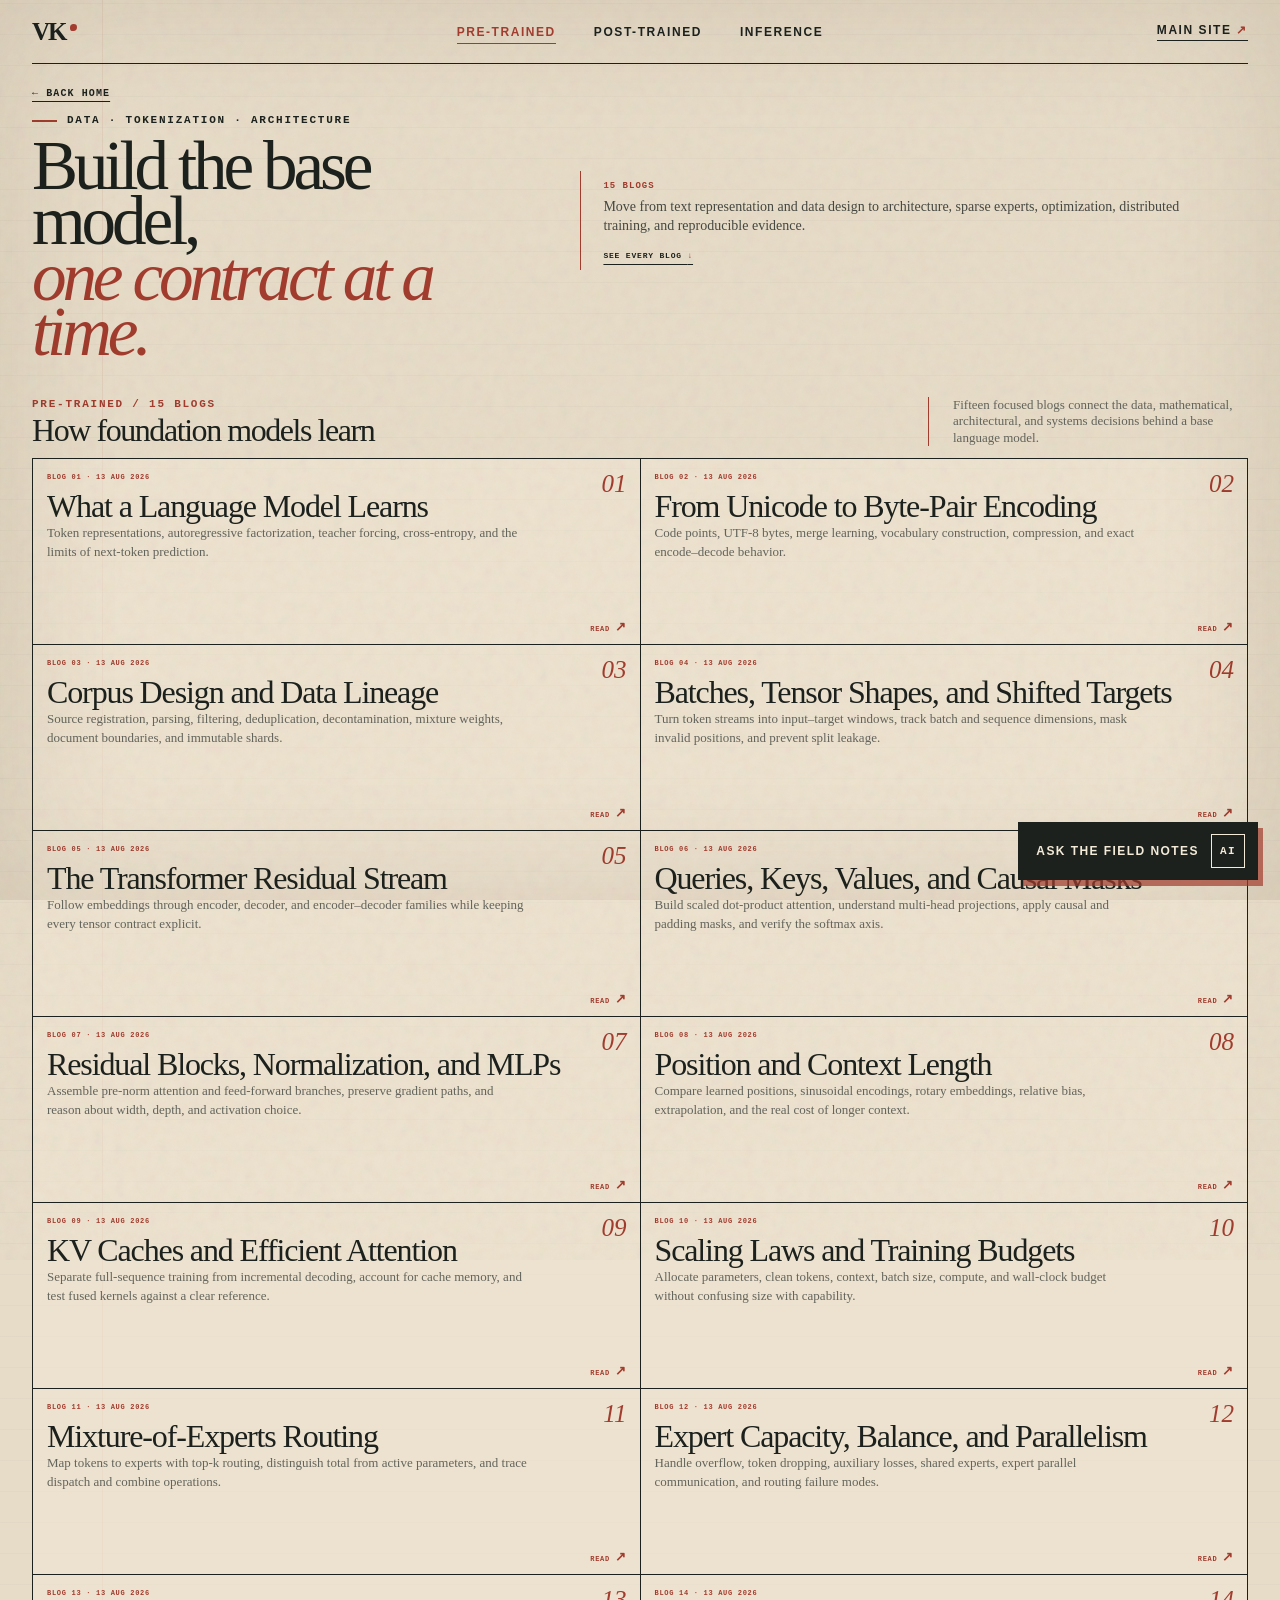
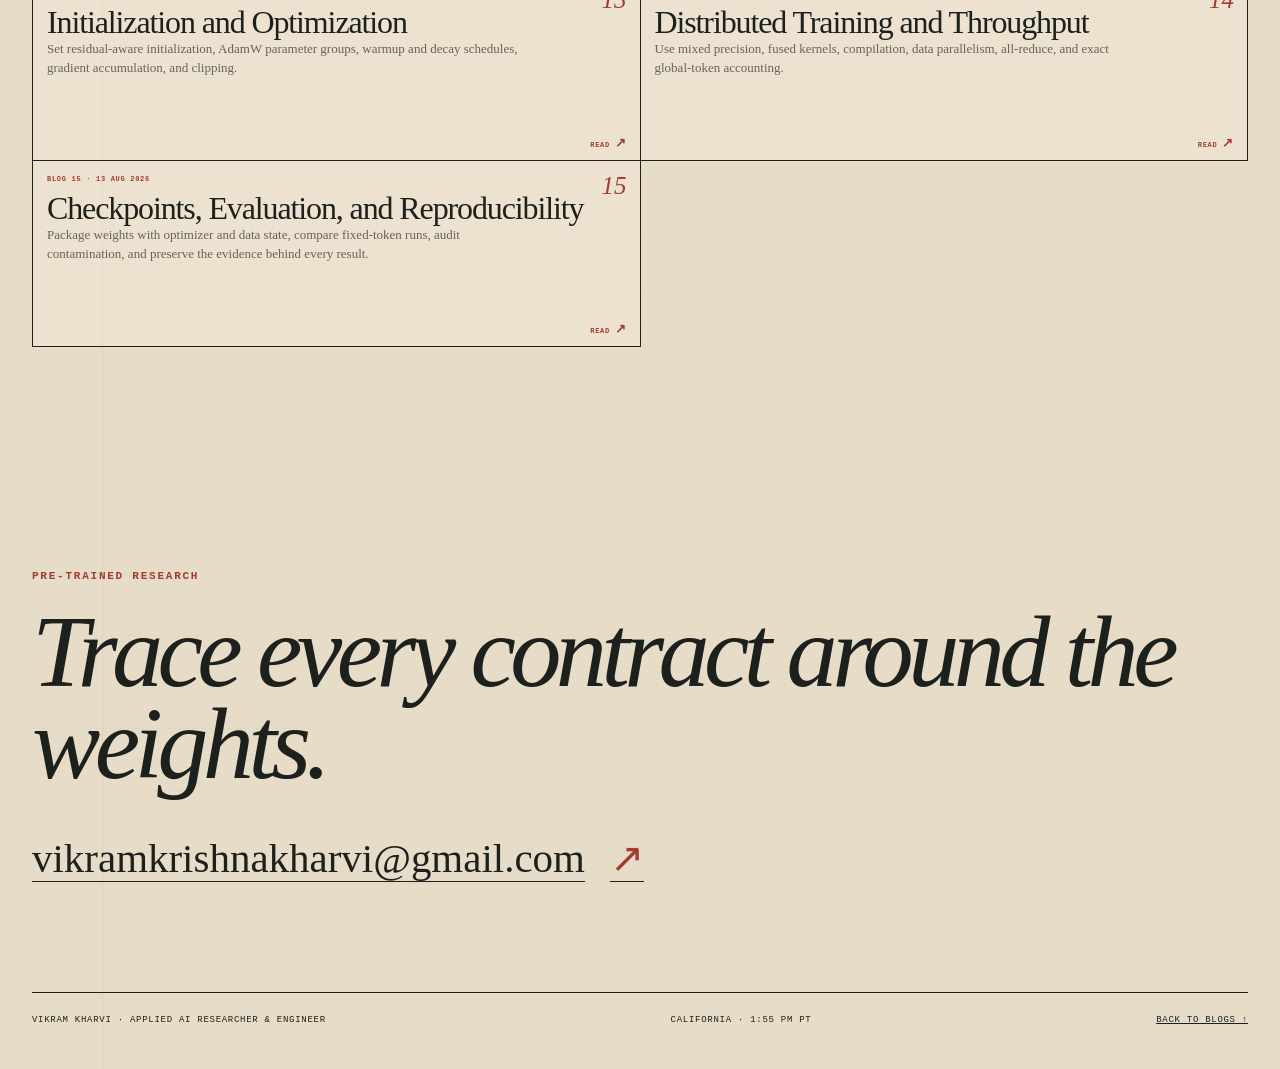
==== commit 6ec49b06: "Expand research navigation and assistant" ====
--- a/index.html
+++ b/index.html
@@ -26,7 +26,7 @@
   <script type="application/ld+json">{"@context":"https://schema.org","@type":"Blog","@id":"https://pre-trained.artofcyberai.com/#blog","url":"https://pre-trained.artofcyberai.com/","name":"Pre-training Language Models — Vikram Kharvi","description":"Fifteen research blogs on data, tokenization, Transformer architecture, scaling, sparse experts, optimization, distributed training, and reproducible language-model pre-training.","inLanguage":"en","image":"https://artofcyberai.com/og-image.png","author":{"@type":"Person","name":"Vikram Kharvi","url":"https://artofcyberai.com/"}}</script>
   <title>Pre-training Language Models — Vikram Kharvi</title>
   <link rel="icon" href="favicon.svg" type="image/svg+xml">
-  <link rel="stylesheet" href="styles.css?v=lifecycle2">
+  <link rel="stylesheet" href="styles.css?v=lifecycle3">
 </head>
 <body class="blog-page blog-index-page">
   <a class="skip-link" href="#chapters">Skip to blogs</a>
@@ -100,6 +100,6 @@
     </div>
   </footer>
 
-  <script src="script.js?v=lifecycle2"></script>
+  <script src="script.js?v=lifecycle3"></script>
 </body>
 </html>
--- a/styles.css
+++ b/styles.css
@@ -656,8 +656,9 @@
 @media (max-width: 760px) {
   :root { --page: calc(100vw - 32px); }
   body { background: repeating-linear-gradient(0deg, rgba(28,33,29,.025) 0 1px, transparent 1px 28px), var(--paper); }
-  .site-nav { height: 68px; grid-template-columns: 1fr 1fr; }
-  .nav-links { display: none; }
+  .site-nav { min-height: 68px; height: auto; padding: 14px 0 12px; grid-template-columns: 1fr auto; }
+  .nav-links { width: 100%; margin-top: 12px; padding-top: 12px; grid-column: 1 / -1; display: flex; justify-content: space-between; gap: 16px; border-top: 1px solid var(--line); }
+  .nav-links a { font-size: 9px; }
   .hero { min-height: auto; display: block; padding: 60px 0 75px; }
   .margin-code { display: none; }
   .hero h1 { font-size: clamp(51px, 15vw, 72px); }
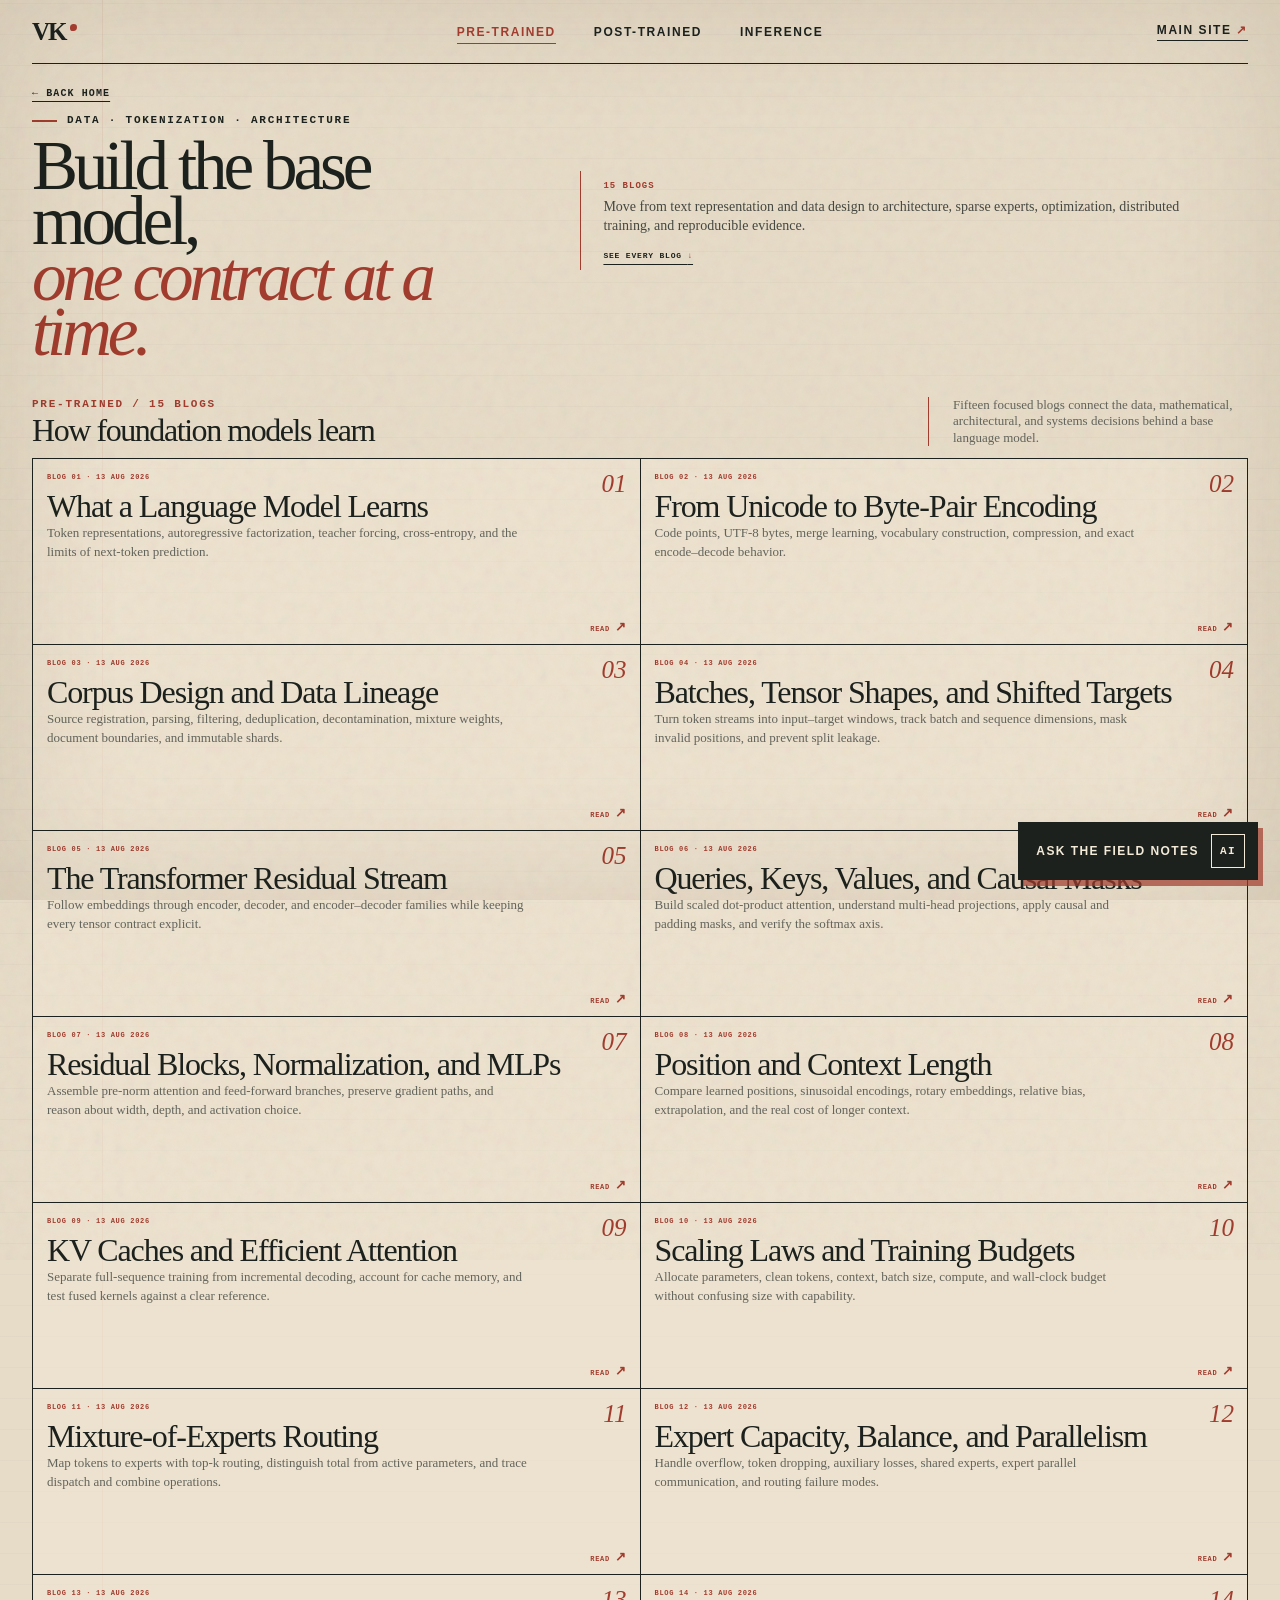
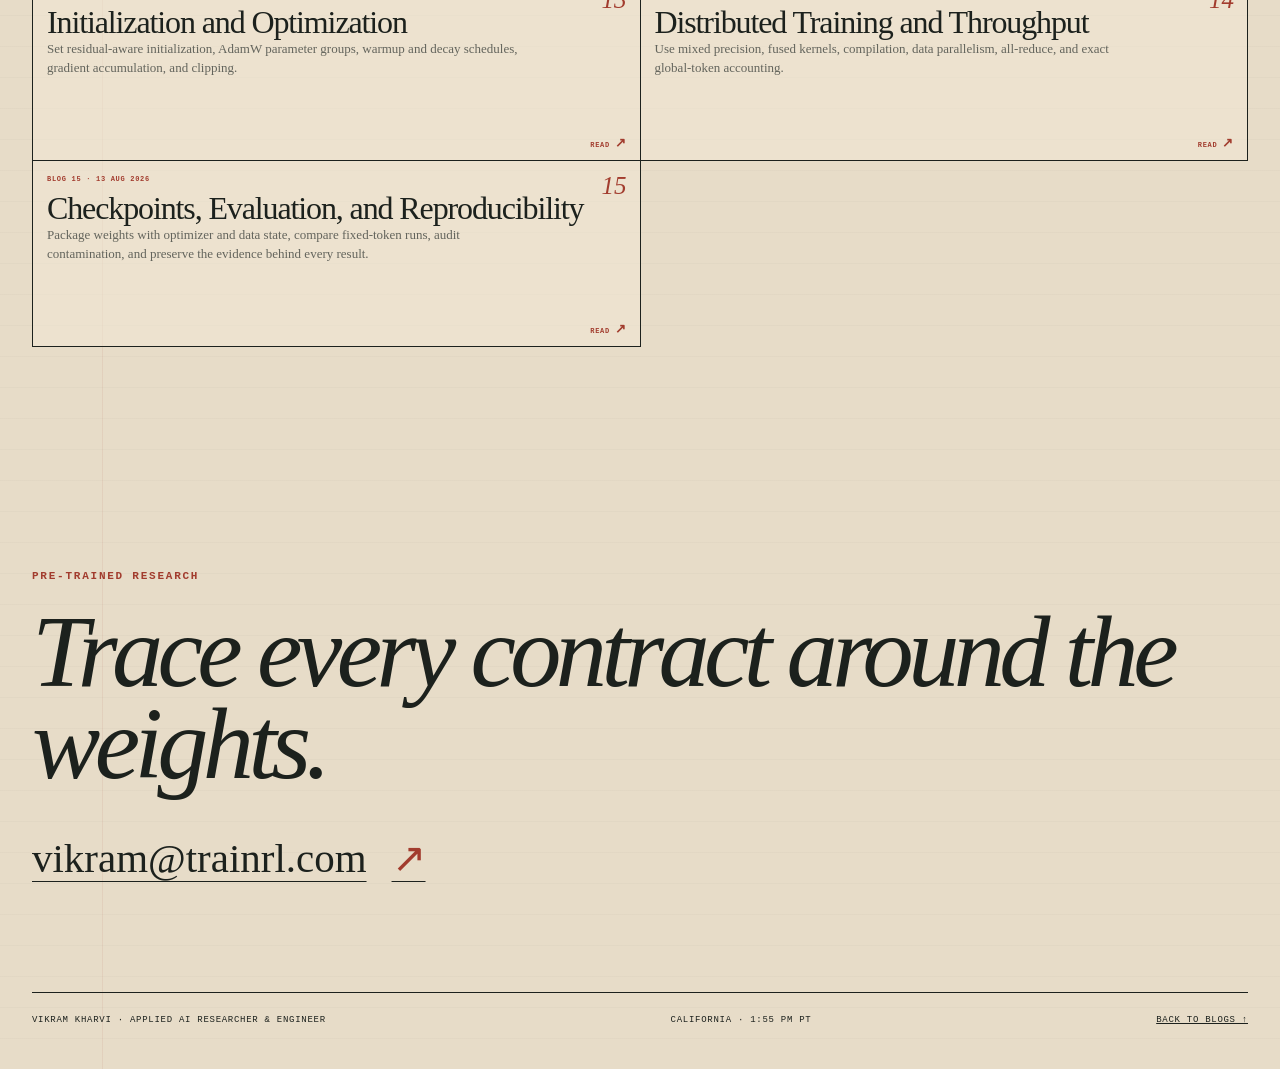
==== commit cebf2cae: "Use TrainRL contact email" ====
--- a/index.html
+++ b/index.html
@@ -26,7 +26,7 @@
   <script type="application/ld+json">{"@context":"https://schema.org","@type":"Blog","@id":"https://pre-trained.artofcyberai.com/#blog","url":"https://pre-trained.artofcyberai.com/","name":"Pre-training Language Models — Vikram Kharvi","description":"Fifteen research blogs on data, tokenization, Transformer architecture, scaling, sparse experts, optimization, distributed training, and reproducible language-model pre-training.","inLanguage":"en","image":"https://artofcyberai.com/og-image.png","author":{"@type":"Person","name":"Vikram Kharvi","url":"https://artofcyberai.com/"}}</script>
   <title>Pre-training Language Models — Vikram Kharvi</title>
   <link rel="icon" href="favicon.svg" type="image/svg+xml">
-  <link rel="stylesheet" href="styles.css?v=lifecycle3">
+  <link rel="stylesheet" href="styles.css?v=lifecycle4">
 </head>
 <body class="blog-page blog-index-page">
   <a class="skip-link" href="#chapters">Skip to blogs</a>
@@ -69,9 +69,9 @@
 
       <ol class="title-list tech-title-list pretraining-chapter-list">
               <li class="title-item is-published reveal"><a href="tech-llm-system-map.html#objective"><div class="issue-number">01</div><div class="issue-copy"><div class="issue-meta"><span>Blog 01 · 13 Aug 2026</span><span>6 min read</span></div><h3>What a Language Model Learns</h3><p>Token representations, autoregressive factorization, teacher forcing, cross-entropy, and the limits of next-token prediction.</p></div><span class="issue-action">Read <b>↗</b></span></a></li>
-              <li class="title-item is-published reveal"><a href="tech-tokenization-model-design.html#tokenizer"><div class="issue-number">02</div><div class="issue-copy"><div class="issue-meta"><span>Blog 02 · 13 Aug 2026</span><span>8 min read</span></div><h3>From Unicode to Byte-Pair Encoding</h3><p>Code points, UTF-8 bytes, merge learning, vocabulary construction, compression, and exact encode–decode behavior.</p></div><span class="issue-action">Read <b>↗</b></span></a></li>
-              <li class="title-item is-published reveal"><a href="tech-tokenization-model-design.html#corpus"><div class="issue-number">03</div><div class="issue-copy"><div class="issue-meta"><span>Blog 03 · 13 Aug 2026</span><span>7 min read</span></div><h3>Corpus Design and Data Lineage</h3><p>Source registration, parsing, filtering, deduplication, decontamination, mixture weights, document boundaries, and immutable shards.</p></div><span class="issue-action">Read <b>↗</b></span></a></li>
-              <li class="title-item is-published reveal"><a href="tech-tokenization-model-design.html#tensors"><div class="issue-number">04</div><div class="issue-copy"><div class="issue-meta"><span>Blog 04 · 13 Aug 2026</span><span>5 min read</span></div><h3>Batches, Tensor Shapes, and Shifted Targets</h3><p>Turn token streams into input–target windows, track batch and sequence dimensions, mask invalid positions, and prevent split leakage.</p></div><span class="issue-action">Read <b>↗</b></span></a></li>
+              <li class="title-item is-published reveal"><a href="pre-training-llm.html#tokenizer"><div class="issue-number">02</div><div class="issue-copy"><div class="issue-meta"><span>Blog 02 · 13 Aug 2026</span><span>8 min read</span></div><h3>From Unicode to Byte-Pair Encoding</h3><p>Code points, UTF-8 bytes, merge learning, vocabulary construction, compression, and exact encode–decode behavior.</p></div><span class="issue-action">Read <b>↗</b></span></a></li>
+              <li class="title-item is-published reveal"><a href="pre-training-llm.html#corpus"><div class="issue-number">03</div><div class="issue-copy"><div class="issue-meta"><span>Blog 03 · 13 Aug 2026</span><span>7 min read</span></div><h3>Corpus Design and Data Lineage</h3><p>Source registration, parsing, filtering, deduplication, decontamination, mixture weights, document boundaries, and immutable shards.</p></div><span class="issue-action">Read <b>↗</b></span></a></li>
+              <li class="title-item is-published reveal"><a href="pre-training-llm.html#tensors"><div class="issue-number">04</div><div class="issue-copy"><div class="issue-meta"><span>Blog 04 · 13 Aug 2026</span><span>5 min read</span></div><h3>Batches, Tensor Shapes, and Shifted Targets</h3><p>Turn token streams into input–target windows, track batch and sequence dimensions, mask invalid positions, and prevent split leakage.</p></div><span class="issue-action">Read <b>↗</b></span></a></li>
               <li class="title-item is-published reveal"><a href="tech-transformer-architecture.html#stream"><div class="issue-number">05</div><div class="issue-copy"><div class="issue-meta"><span>Blog 05 · 13 Aug 2026</span><span>5 min read</span></div><h3>The Transformer Residual Stream</h3><p>Follow embeddings through encoder, decoder, and encoder–decoder families while keeping every tensor contract explicit.</p></div><span class="issue-action">Read <b>↗</b></span></a></li>
               <li class="title-item is-published reveal"><a href="tech-transformer-architecture.html#attention"><div class="issue-number">06</div><div class="issue-copy"><div class="issue-meta"><span>Blog 06 · 13 Aug 2026</span><span>7 min read</span></div><h3>Queries, Keys, Values, and Causal Masks</h3><p>Build scaled dot-product attention, understand multi-head projections, apply causal and padding masks, and verify the softmax axis.</p></div><span class="issue-action">Read <b>↗</b></span></a></li>
               <li class="title-item is-published reveal"><a href="tech-transformer-architecture.html#block"><div class="issue-number">07</div><div class="issue-copy"><div class="issue-meta"><span>Blog 07 · 13 Aug 2026</span><span>6 min read</span></div><h3>Residual Blocks, Normalization, and MLPs</h3><p>Assemble pre-norm attention and feed-forward branches, preserve gradient paths, and reason about width, depth, and activation choice.</p></div><span class="issue-action">Read <b>↗</b></span></a></li>
@@ -80,9 +80,9 @@
               <li class="title-item is-published reveal"><a href="tech-llm-system-map.html#scale"><div class="issue-number">10</div><div class="issue-copy"><div class="issue-meta"><span>Blog 10 · 13 Aug 2026</span><span>6 min read</span></div><h3>Scaling Laws and Training Budgets</h3><p>Allocate parameters, clean tokens, context, batch size, compute, and wall-clock budget without confusing size with capability.</p></div><span class="issue-action">Read <b>↗</b></span></a></li>
               <li class="title-item is-published reveal"><a href="tech-mixture-of-experts.html#router"><div class="issue-number">11</div><div class="issue-copy"><div class="issue-meta"><span>Blog 11 · 13 Aug 2026</span><span>6 min read</span></div><h3>Mixture-of-Experts Routing</h3><p>Map tokens to experts with top-k routing, distinguish total from active parameters, and trace dispatch and combine operations.</p></div><span class="issue-action">Read <b>↗</b></span></a></li>
               <li class="title-item is-published reveal"><a href="tech-mixture-of-experts.html#capacity"><div class="issue-number">12</div><div class="issue-copy"><div class="issue-meta"><span>Blog 12 · 13 Aug 2026</span><span>8 min read</span></div><h3>Expert Capacity, Balance, and Parallelism</h3><p>Handle overflow, token dropping, auxiliary losses, shared experts, expert parallel communication, and routing failure modes.</p></div><span class="issue-action">Read <b>↗</b></span></a></li>
-              <li class="title-item is-published reveal"><a href="tech-tokenization-model-design.html#training"><div class="issue-number">13</div><div class="issue-copy"><div class="issue-meta"><span>Blog 13 · 13 Aug 2026</span><span>7 min read</span></div><h3>Initialization and Optimization</h3><p>Set residual-aware initialization, AdamW parameter groups, warmup and decay schedules, gradient accumulation, and clipping.</p></div><span class="issue-action">Read <b>↗</b></span></a></li>
-              <li class="title-item is-published reveal"><a href="tech-tokenization-model-design.html#performance"><div class="issue-number">14</div><div class="issue-copy"><div class="issue-meta"><span>Blog 14 · 13 Aug 2026</span><span>8 min read</span></div><h3>Distributed Training and Throughput</h3><p>Use mixed precision, fused kernels, compilation, data parallelism, all-reduce, and exact global-token accounting.</p></div><span class="issue-action">Read <b>↗</b></span></a></li>
-              <li class="title-item is-published reveal"><a href="tech-tokenization-model-design.html#evidence"><div class="issue-number">15</div><div class="issue-copy"><div class="issue-meta"><span>Blog 15 · 13 Aug 2026</span><span>7 min read</span></div><h3>Checkpoints, Evaluation, and Reproducibility</h3><p>Package weights with optimizer and data state, compare fixed-token runs, audit contamination, and preserve the evidence behind every result.</p></div><span class="issue-action">Read <b>↗</b></span></a></li>
+              <li class="title-item is-published reveal"><a href="pre-training-llm.html#training"><div class="issue-number">13</div><div class="issue-copy"><div class="issue-meta"><span>Blog 13 · 13 Aug 2026</span><span>7 min read</span></div><h3>Initialization and Optimization</h3><p>Set residual-aware initialization, AdamW parameter groups, warmup and decay schedules, gradient accumulation, and clipping.</p></div><span class="issue-action">Read <b>↗</b></span></a></li>
+              <li class="title-item is-published reveal"><a href="pre-training-llm.html#performance"><div class="issue-number">14</div><div class="issue-copy"><div class="issue-meta"><span>Blog 14 · 13 Aug 2026</span><span>8 min read</span></div><h3>Distributed Training and Throughput</h3><p>Use mixed precision, fused kernels, compilation, data parallelism, all-reduce, and exact global-token accounting.</p></div><span class="issue-action">Read <b>↗</b></span></a></li>
+              <li class="title-item is-published reveal"><a href="pre-training-llm.html#evidence"><div class="issue-number">15</div><div class="issue-copy"><div class="issue-meta"><span>Blog 15 · 13 Aug 2026</span><span>7 min read</span></div><h3>Checkpoints, Evaluation, and Reproducibility</h3><p>Package weights with optimizer and data state, compare fixed-token runs, audit contamination, and preserve the evidence behind every result.</p></div><span class="issue-action">Read <b>↗</b></span></a></li>
             </ol>
     </section>
   </main>
@@ -91,7 +91,7 @@
     <div class="footer-main">
       <p class="section-index">Pre-trained research</p>
       <h2>Trace every contract around the weights.</h2>
-      <a class="footer-email" href="mailto:vikramkrishnakharvi@gmail.com">vikramkrishnakharvi@gmail.com <span>&nearr;</span></a>
+      <a class="footer-email" href="mailto:vikram@trainrl.com">vikram@trainrl.com <span>&nearr;</span></a>
     </div>
     <div class="footer-bottom">
       <p>Vikram Kharvi &middot; Applied AI Researcher &amp; Engineer</p>
--- a/styles.css
+++ b/styles.css
@@ -657,8 +657,9 @@
   :root { --page: calc(100vw - 32px); }
   body { background: repeating-linear-gradient(0deg, rgba(28,33,29,.025) 0 1px, transparent 1px 28px), var(--paper); }
   .site-nav { min-height: 68px; height: auto; padding: 14px 0 12px; grid-template-columns: 1fr auto; }
-  .nav-links { width: 100%; margin-top: 12px; padding-top: 12px; grid-column: 1 / -1; display: flex; justify-content: space-between; gap: 16px; border-top: 1px solid var(--line); }
+  .nav-links { width: 100%; margin-top: 12px; padding-top: 12px; grid-column: 1 / -1; grid-row: 2; display: flex; justify-content: space-between; gap: 16px; border-top: 1px solid var(--line); }
   .nav-links a { font-size: 9px; }
+  .nav-site { grid-column: 2; grid-row: 1; }
   .hero { min-height: auto; display: block; padding: 60px 0 75px; }
   .margin-code { display: none; }
   .hero h1 { font-size: clamp(51px, 15vw, 72px); }
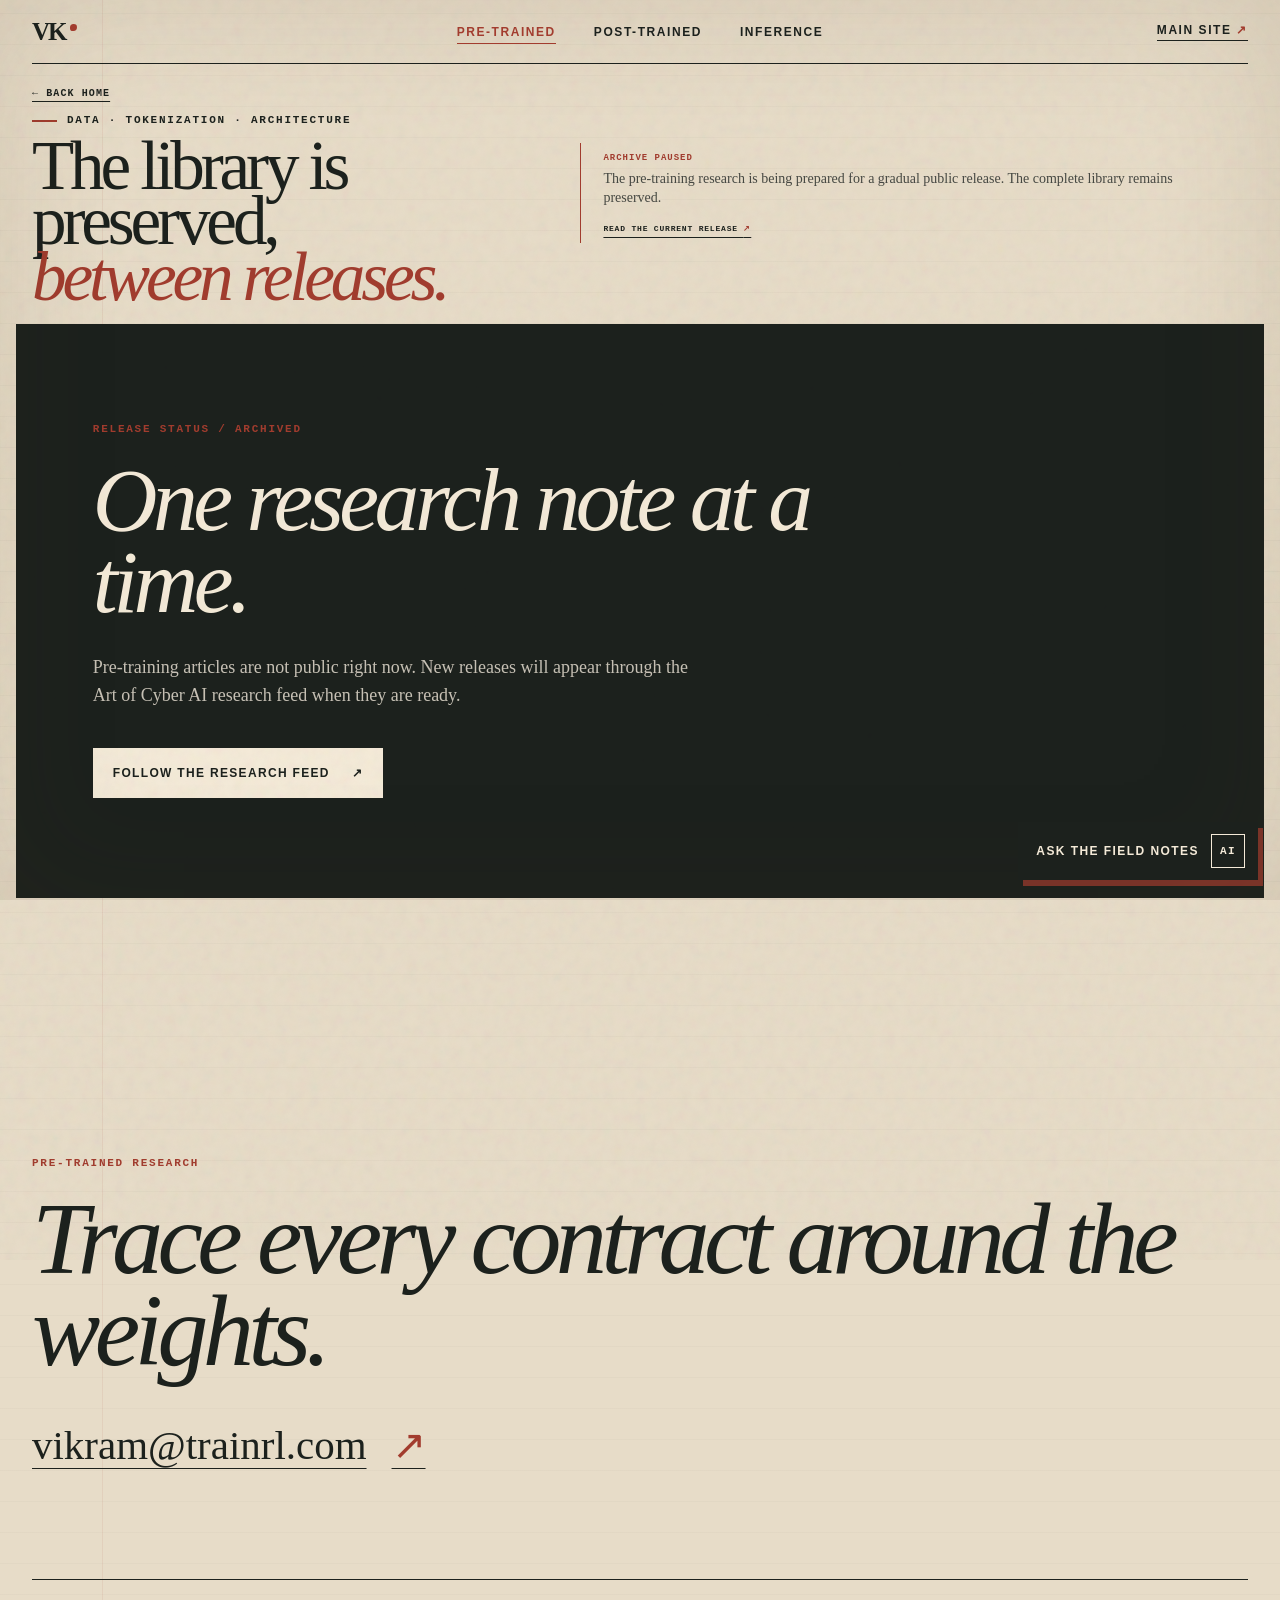
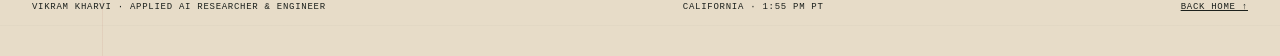
==== commit f446cf8f: "Archive pre-training articles for staged release" ====
--- a/index.html
+++ b/index.html
@@ -3,7 +3,7 @@
 <head>
   <meta charset="UTF-8">
   <meta name="viewport" content="width=device-width, initial-scale=1.0">
-  <meta name="description" content="Fifteen research blogs on data, tokenization, Transformer architecture, scaling, sparse experts, optimization, distributed training, and reproducible language-model pre-training.">
+  <meta name="description" content="The Art of Cyber AI pre-training research library is preserved and temporarily archived while its blogs are prepared for a gradual release.">
   <meta name="robots" content="index, follow">
   <meta name="author" content="Vikram Kharvi">
   <link rel="canonical" href="https://pre-trained.artofcyberai.com/">
@@ -11,25 +11,25 @@
   <meta property="og:type" content="website">
   <meta property="og:site_name" content="Pre-trained — Art of Cyber AI">
   <meta property="og:locale" content="en_US">
-  <meta property="og:title" content="Pre-training Language Models — Vikram Kharvi">
-  <meta property="og:description" content="Fifteen research blogs on data, tokenization, Transformer architecture, scaling, sparse experts, optimization, distributed training, and reproducible language-model pre-training.">
+  <meta property="og:title" content="Pre-training Research Archive — Vikram Kharvi">
+  <meta property="og:description" content="The pre-training research library is preserved and will return through a gradual release.">
   <meta property="og:url" content="https://pre-trained.artofcyberai.com/">
   <meta property="og:image" content="https://artofcyberai.com/og-image.png">
   <meta property="og:image:width" content="1200">
   <meta property="og:image:height" content="630">
   <meta property="og:image:alt" content="Vikram Kharvi's applied AI research">
   <meta name="twitter:card" content="summary_large_image">
-  <meta name="twitter:title" content="Pre-training Language Models — Vikram Kharvi">
-  <meta name="twitter:description" content="Fifteen research blogs on data, tokenization, Transformer architecture, scaling, sparse experts, optimization, distributed training, and reproducible language-model pre-training.">
+  <meta name="twitter:title" content="Pre-training Research Archive — Vikram Kharvi">
+  <meta name="twitter:description" content="The pre-training research library is preserved and will return through a gradual release.">
   <meta name="twitter:image" content="https://artofcyberai.com/og-image.png">
   <link rel="alternate" type="application/atom+xml" title="Art of Cyber AI research feed" href="https://artofcyberai.com/feed.xml">
-  <script type="application/ld+json">{"@context":"https://schema.org","@type":"Blog","@id":"https://pre-trained.artofcyberai.com/#blog","url":"https://pre-trained.artofcyberai.com/","name":"Pre-training Language Models — Vikram Kharvi","description":"Fifteen research blogs on data, tokenization, Transformer architecture, scaling, sparse experts, optimization, distributed training, and reproducible language-model pre-training.","inLanguage":"en","image":"https://artofcyberai.com/og-image.png","author":{"@type":"Person","name":"Vikram Kharvi","url":"https://artofcyberai.com/"}}</script>
-  <title>Pre-training Language Models — Vikram Kharvi</title>
+  <script type="application/ld+json">{"@context":"https://schema.org","@type":"CollectionPage","url":"https://pre-trained.artofcyberai.com/","name":"Pre-training Research Archive — Vikram Kharvi","description":"The Art of Cyber AI pre-training research library is preserved and temporarily archived while its blogs are prepared for a gradual release.","inLanguage":"en","isPartOf":{"@type":"WebSite","url":"https://artofcyberai.com/","name":"Art of Cyber AI"},"author":{"@type":"Person","name":"Vikram Kharvi","url":"https://artofcyberai.com/"}}</script>
+  <title>Pre-training Research Archive — Vikram Kharvi</title>
   <link rel="icon" href="favicon.svg" type="image/svg+xml">
-  <link rel="stylesheet" href="styles.css?v=lifecycle4">
+  <link rel="stylesheet" href="styles.css?v=archive2">
 </head>
 <body class="blog-page blog-index-page">
-  <a class="skip-link" href="#chapters">Skip to blogs</a>
+  <a class="skip-link" href="#archive-status">Skip to release status</a>
   <div class="scroll-progress" aria-hidden="true"><span></span></div>
   <div class="paper-grain" aria-hidden="true"></div>
 
@@ -44,47 +44,29 @@
   </nav>
 
   <header class="series-hero">
-    <p class="margin-code" aria-hidden="true">PRE-TRAINED / 15 BLOGS</p>
+    <p class="margin-code" aria-hidden="true">PRE-TRAINED / ARCHIVED</p>
     <div class="reveal is-visible">
       <a class="back-link" href="https://artofcyberai.com/">&larr; Back home</a>
       <p class="eyebrow"><span></span> Data &middot; tokenization &middot; architecture</p>
-      <h1>Build the base model,<br><em>one contract at a time.</em></h1>
+      <h1>The library is preserved,<br><em>between releases.</em></h1>
     </div>
     <div class="series-intro reveal is-visible">
-      <p class="series-count">15 blogs</p>
-      <p>Move from text representation and data design to architecture, sparse experts, optimization, distributed training, and reproducible evidence.</p>
-      <a href="#chapters">See every blog <span>&darr;</span></a>
+      <p class="series-count">Archive paused</p>
+      <p>The pre-training research is being prepared for a gradual public release. The complete library remains preserved.</p>
+      <a href="https://trainrl.com/post-training-stack.html">Read the current release <span>&nearr;</span></a>
     </div>
   </header>
 
-  <main id="chapters">
-    <section class="title-board" aria-labelledby="chapters-title">
-      <div class="title-board-heading reveal">
-        <div>
-          <p class="section-index">Pre-trained / 15 blogs</p>
-          <h2 id="chapters-title">How foundation models learn</h2>
-        </div>
-        <p>Fifteen focused blogs connect the data, mathematical, architectural, and systems decisions behind a base language model.</p>
-      </div>
+  <main id="archive-status">
+    <section class="first-issue reveal" aria-labelledby="archive-title">
+      <p class="section-index">Release status / Archived</p>
+      <h2 id="archive-title">One research note at a time.</h2>
+      <p>Pre-training articles are not public right now. New releases will appear through the Art of Cyber AI research feed when they are ready.</p>
+      <a class="button button-primary" href="https://artofcyberai.com/#subscribe">Follow the research feed <span aria-hidden="true">&nearr;</span></a>
+    </section>
 
-      <ol class="title-list tech-title-list pretraining-chapter-list">
-              <li class="title-item is-published reveal"><a href="tech-llm-system-map.html#objective"><div class="issue-number">01</div><div class="issue-copy"><div class="issue-meta"><span>Blog 01 · 13 Aug 2026</span><span>6 min read</span></div><h3>What a Language Model Learns</h3><p>Token representations, autoregressive factorization, teacher forcing, cross-entropy, and the limits of next-token prediction.</p></div><span class="issue-action">Read <b>↗</b></span></a></li>
-              <li class="title-item is-published reveal"><a href="pre-training-llm.html#tokenizer"><div class="issue-number">02</div><div class="issue-copy"><div class="issue-meta"><span>Blog 02 · 13 Aug 2026</span><span>8 min read</span></div><h3>From Unicode to Byte-Pair Encoding</h3><p>Code points, UTF-8 bytes, merge learning, vocabulary construction, compression, and exact encode–decode behavior.</p></div><span class="issue-action">Read <b>↗</b></span></a></li>
-              <li class="title-item is-published reveal"><a href="pre-training-llm.html#corpus"><div class="issue-number">03</div><div class="issue-copy"><div class="issue-meta"><span>Blog 03 · 13 Aug 2026</span><span>7 min read</span></div><h3>Corpus Design and Data Lineage</h3><p>Source registration, parsing, filtering, deduplication, decontamination, mixture weights, document boundaries, and immutable shards.</p></div><span class="issue-action">Read <b>↗</b></span></a></li>
-              <li class="title-item is-published reveal"><a href="pre-training-llm.html#tensors"><div class="issue-number">04</div><div class="issue-copy"><div class="issue-meta"><span>Blog 04 · 13 Aug 2026</span><span>5 min read</span></div><h3>Batches, Tensor Shapes, and Shifted Targets</h3><p>Turn token streams into input–target windows, track batch and sequence dimensions, mask invalid positions, and prevent split leakage.</p></div><span class="issue-action">Read <b>↗</b></span></a></li>
-              <li class="title-item is-published reveal"><a href="tech-transformer-architecture.html#stream"><div class="issue-number">05</div><div class="issue-copy"><div class="issue-meta"><span>Blog 05 · 13 Aug 2026</span><span>5 min read</span></div><h3>The Transformer Residual Stream</h3><p>Follow embeddings through encoder, decoder, and encoder–decoder families while keeping every tensor contract explicit.</p></div><span class="issue-action">Read <b>↗</b></span></a></li>
-              <li class="title-item is-published reveal"><a href="tech-transformer-architecture.html#attention"><div class="issue-number">06</div><div class="issue-copy"><div class="issue-meta"><span>Blog 06 · 13 Aug 2026</span><span>7 min read</span></div><h3>Queries, Keys, Values, and Causal Masks</h3><p>Build scaled dot-product attention, understand multi-head projections, apply causal and padding masks, and verify the softmax axis.</p></div><span class="issue-action">Read <b>↗</b></span></a></li>
-              <li class="title-item is-published reveal"><a href="tech-transformer-architecture.html#block"><div class="issue-number">07</div><div class="issue-copy"><div class="issue-meta"><span>Blog 07 · 13 Aug 2026</span><span>6 min read</span></div><h3>Residual Blocks, Normalization, and MLPs</h3><p>Assemble pre-norm attention and feed-forward branches, preserve gradient paths, and reason about width, depth, and activation choice.</p></div><span class="issue-action">Read <b>↗</b></span></a></li>
-              <li class="title-item is-published reveal"><a href="tech-transformer-architecture.html#position"><div class="issue-number">08</div><div class="issue-copy"><div class="issue-meta"><span>Blog 08 · 13 Aug 2026</span><span>6 min read</span></div><h3>Position and Context Length</h3><p>Compare learned positions, sinusoidal encodings, rotary embeddings, relative bias, extrapolation, and the real cost of longer context.</p></div><span class="issue-action">Read <b>↗</b></span></a></li>
-              <li class="title-item is-published reveal"><a href="tech-transformer-architecture.html#cache"><div class="issue-number">09</div><div class="issue-copy"><div class="issue-meta"><span>Blog 09 · 13 Aug 2026</span><span>6 min read</span></div><h3>KV Caches and Efficient Attention</h3><p>Separate full-sequence training from incremental decoding, account for cache memory, and test fused kernels against a clear reference.</p></div><span class="issue-action">Read <b>↗</b></span></a></li>
-              <li class="title-item is-published reveal"><a href="tech-llm-system-map.html#scale"><div class="issue-number">10</div><div class="issue-copy"><div class="issue-meta"><span>Blog 10 · 13 Aug 2026</span><span>6 min read</span></div><h3>Scaling Laws and Training Budgets</h3><p>Allocate parameters, clean tokens, context, batch size, compute, and wall-clock budget without confusing size with capability.</p></div><span class="issue-action">Read <b>↗</b></span></a></li>
-              <li class="title-item is-published reveal"><a href="tech-mixture-of-experts.html#router"><div class="issue-number">11</div><div class="issue-copy"><div class="issue-meta"><span>Blog 11 · 13 Aug 2026</span><span>6 min read</span></div><h3>Mixture-of-Experts Routing</h3><p>Map tokens to experts with top-k routing, distinguish total from active parameters, and trace dispatch and combine operations.</p></div><span class="issue-action">Read <b>↗</b></span></a></li>
-              <li class="title-item is-published reveal"><a href="tech-mixture-of-experts.html#capacity"><div class="issue-number">12</div><div class="issue-copy"><div class="issue-meta"><span>Blog 12 · 13 Aug 2026</span><span>8 min read</span></div><h3>Expert Capacity, Balance, and Parallelism</h3><p>Handle overflow, token dropping, auxiliary losses, shared experts, expert parallel communication, and routing failure modes.</p></div><span class="issue-action">Read <b>↗</b></span></a></li>
-              <li class="title-item is-published reveal"><a href="pre-training-llm.html#training"><div class="issue-number">13</div><div class="issue-copy"><div class="issue-meta"><span>Blog 13 · 13 Aug 2026</span><span>7 min read</span></div><h3>Initialization and Optimization</h3><p>Set residual-aware initialization, AdamW parameter groups, warmup and decay schedules, gradient accumulation, and clipping.</p></div><span class="issue-action">Read <b>↗</b></span></a></li>
-              <li class="title-item is-published reveal"><a href="pre-training-llm.html#performance"><div class="issue-number">14</div><div class="issue-copy"><div class="issue-meta"><span>Blog 14 · 13 Aug 2026</span><span>8 min read</span></div><h3>Distributed Training and Throughput</h3><p>Use mixed precision, fused kernels, compilation, data parallelism, all-reduce, and exact global-token accounting.</p></div><span class="issue-action">Read <b>↗</b></span></a></li>
-              <li class="title-item is-published reveal"><a href="pre-training-llm.html#evidence"><div class="issue-number">15</div><div class="issue-copy"><div class="issue-meta"><span>Blog 15 · 13 Aug 2026</span><span>7 min read</span></div><h3>Checkpoints, Evaluation, and Reproducibility</h3><p>Package weights with optimizer and data state, compare fixed-token runs, audit contamination, and preserve the evidence behind every result.</p></div><span class="issue-action">Read <b>↗</b></span></a></li>
-            </ol>
-    </section>
+    <!-- BLOG_NOTES_START -->
+<!-- BLOG_NOTES_END -->
   </main>
 
   <footer>
@@ -96,10 +78,10 @@
     <div class="footer-bottom">
       <p>Vikram Kharvi &middot; Applied AI Researcher &amp; Engineer</p>
       <p>California &middot; <span id="local-time">Pacific time</span></p>
-      <a href="#chapters">Back to blogs &uarr;</a>
+      <a href="https://artofcyberai.com/">Back home &uarr;</a>
     </div>
   </footer>
 
-  <script src="script.js?v=lifecycle3"></script>
+  <script src="script.js?v=archive1"></script>
 </body>
 </html>
--- a/styles.css
+++ b/styles.css
@@ -458,7 +458,7 @@
 .method-grid span { color: var(--red); font: 700 9px var(--mono); }
 .method-grid strong { margin-top: auto; font: 400 35px var(--serif); }
 .method-grid p { margin: 14px 0 0; font: 15px/1.5 var(--serif); color: var(--muted); }
-.first-issue { width: min(1350px, calc(100vw - 32px)); margin: 0 auto 100px; padding: 100px max(32px, calc((100% - 1176px)/2)); position: relative; background: var(--ink); color: var(--paper-light); transform: rotate(-.5deg); }
+.first-issue { width: min(1350px, calc(100vw - 32px)); margin: 0 auto 100px; padding: 100px clamp(32px, 6vw, 88px); position: relative; background: var(--ink); color: var(--paper-light); transform: rotate(-.5deg); }
 .first-issue h2 { max-width: 850px; margin: 0 0 30px; font: italic 400 clamp(58px,7vw,102px)/.92 var(--serif); letter-spacing: -.05em; }
 .first-issue > p:not(.section-index) { max-width: 620px; margin: 0 0 38px; font: 18px/1.55 var(--serif); color: #c8c2b6; }
 .first-issue .button-primary { background: var(--paper-light); color: var(--ink); }
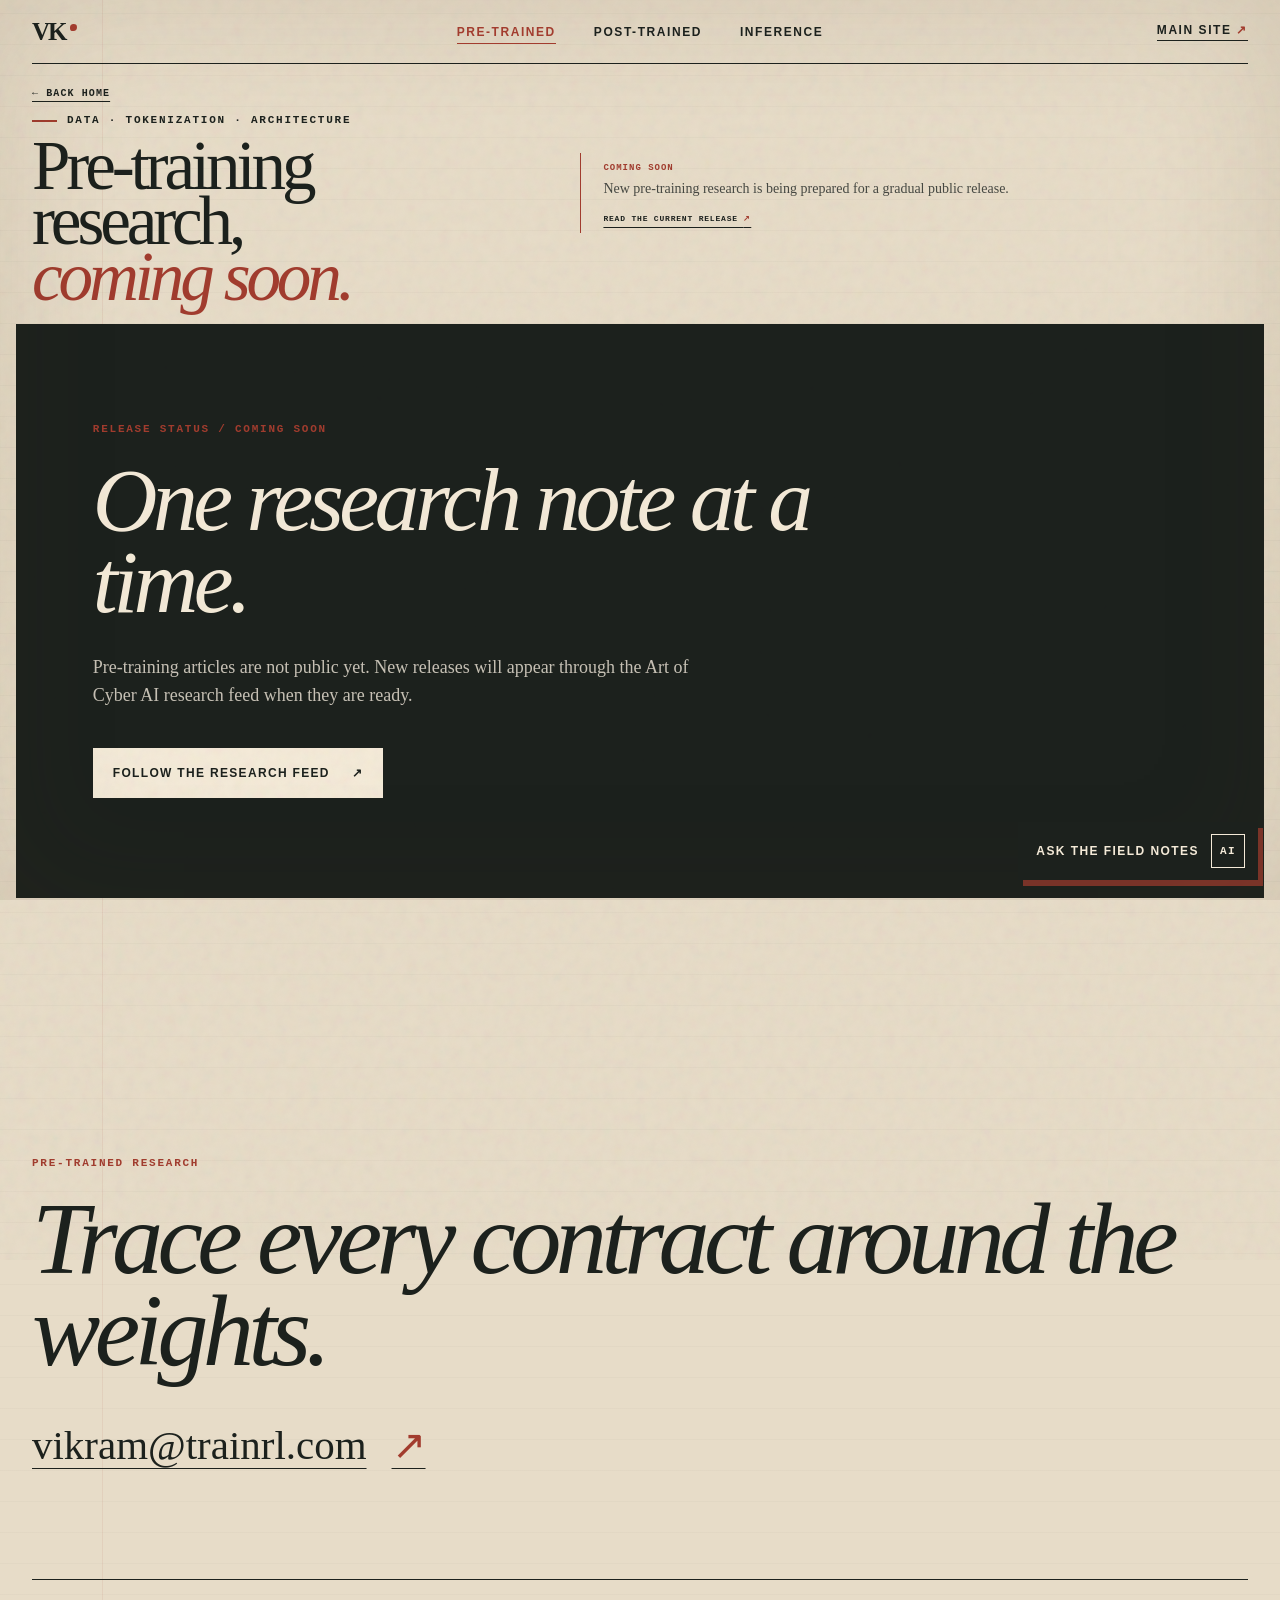
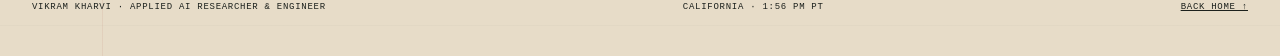
==== commit 044040aa: "Present pre-training research as coming soon" ====
--- a/index.html
+++ b/index.html
@@ -3,7 +3,7 @@
 <head>
   <meta charset="UTF-8">
   <meta name="viewport" content="width=device-width, initial-scale=1.0">
-  <meta name="description" content="The Art of Cyber AI pre-training research library is preserved and temporarily archived while its blogs are prepared for a gradual release.">
+  <meta name="description" content="Pre-training research from Art of Cyber AI is coming soon, with new technical blogs released gradually.">
   <meta name="robots" content="index, follow">
   <meta name="author" content="Vikram Kharvi">
   <link rel="canonical" href="https://pre-trained.artofcyberai.com/">
@@ -11,20 +11,20 @@
   <meta property="og:type" content="website">
   <meta property="og:site_name" content="Pre-trained — Art of Cyber AI">
   <meta property="og:locale" content="en_US">
-  <meta property="og:title" content="Pre-training Research Archive — Vikram Kharvi">
-  <meta property="og:description" content="The pre-training research library is preserved and will return through a gradual release.">
+  <meta property="og:title" content="Pre-training Research — Coming Soon">
+  <meta property="og:description" content="Pre-training research is coming soon, with new technical blogs released gradually.">
   <meta property="og:url" content="https://pre-trained.artofcyberai.com/">
   <meta property="og:image" content="https://artofcyberai.com/og-image.png">
   <meta property="og:image:width" content="1200">
   <meta property="og:image:height" content="630">
   <meta property="og:image:alt" content="Vikram Kharvi's applied AI research">
   <meta name="twitter:card" content="summary_large_image">
-  <meta name="twitter:title" content="Pre-training Research Archive — Vikram Kharvi">
-  <meta name="twitter:description" content="The pre-training research library is preserved and will return through a gradual release.">
+  <meta name="twitter:title" content="Pre-training Research — Coming Soon">
+  <meta name="twitter:description" content="Pre-training research is coming soon, with new technical blogs released gradually.">
   <meta name="twitter:image" content="https://artofcyberai.com/og-image.png">
   <link rel="alternate" type="application/atom+xml" title="Art of Cyber AI research feed" href="https://artofcyberai.com/feed.xml">
-  <script type="application/ld+json">{"@context":"https://schema.org","@type":"CollectionPage","url":"https://pre-trained.artofcyberai.com/","name":"Pre-training Research Archive — Vikram Kharvi","description":"The Art of Cyber AI pre-training research library is preserved and temporarily archived while its blogs are prepared for a gradual release.","inLanguage":"en","isPartOf":{"@type":"WebSite","url":"https://artofcyberai.com/","name":"Art of Cyber AI"},"author":{"@type":"Person","name":"Vikram Kharvi","url":"https://artofcyberai.com/"}}</script>
-  <title>Pre-training Research Archive — Vikram Kharvi</title>
+  <script type="application/ld+json">{"@context":"https://schema.org","@type":"CollectionPage","url":"https://pre-trained.artofcyberai.com/","name":"Pre-training Research — Coming Soon","description":"Pre-training research from Art of Cyber AI is coming soon, with new technical blogs released gradually.","inLanguage":"en","isPartOf":{"@type":"WebSite","url":"https://artofcyberai.com/","name":"Art of Cyber AI"},"author":{"@type":"Person","name":"Vikram Kharvi","url":"https://artofcyberai.com/"}}</script>
+  <title>Pre-training Research — Coming Soon</title>
   <link rel="icon" href="favicon.svg" type="image/svg+xml">
   <link rel="stylesheet" href="styles.css?v=archive2">
 </head>
@@ -44,24 +44,24 @@
   </nav>
 
   <header class="series-hero">
-    <p class="margin-code" aria-hidden="true">PRE-TRAINED / ARCHIVED</p>
+    <p class="margin-code" aria-hidden="true">PRE-TRAINED / COMING SOON</p>
     <div class="reveal is-visible">
       <a class="back-link" href="https://artofcyberai.com/">&larr; Back home</a>
       <p class="eyebrow"><span></span> Data &middot; tokenization &middot; architecture</p>
-      <h1>The library is preserved,<br><em>between releases.</em></h1>
+      <h1>Pre-training research,<br><em>coming soon.</em></h1>
     </div>
     <div class="series-intro reveal is-visible">
-      <p class="series-count">Archive paused</p>
-      <p>The pre-training research is being prepared for a gradual public release. The complete library remains preserved.</p>
+      <p class="series-count">Coming soon</p>
+      <p>New pre-training research is being prepared for a gradual public release.</p>
       <a href="https://trainrl.com/post-training-stack.html">Read the current release <span>&nearr;</span></a>
     </div>
   </header>
 
   <main id="archive-status">
     <section class="first-issue reveal" aria-labelledby="archive-title">
-      <p class="section-index">Release status / Archived</p>
+      <p class="section-index">Release status / Coming soon</p>
       <h2 id="archive-title">One research note at a time.</h2>
-      <p>Pre-training articles are not public right now. New releases will appear through the Art of Cyber AI research feed when they are ready.</p>
+      <p>Pre-training articles are not public yet. New releases will appear through the Art of Cyber AI research feed when they are ready.</p>
       <a class="button button-primary" href="https://artofcyberai.com/#subscribe">Follow the research feed <span aria-hidden="true">&nearr;</span></a>
     </section>
 
